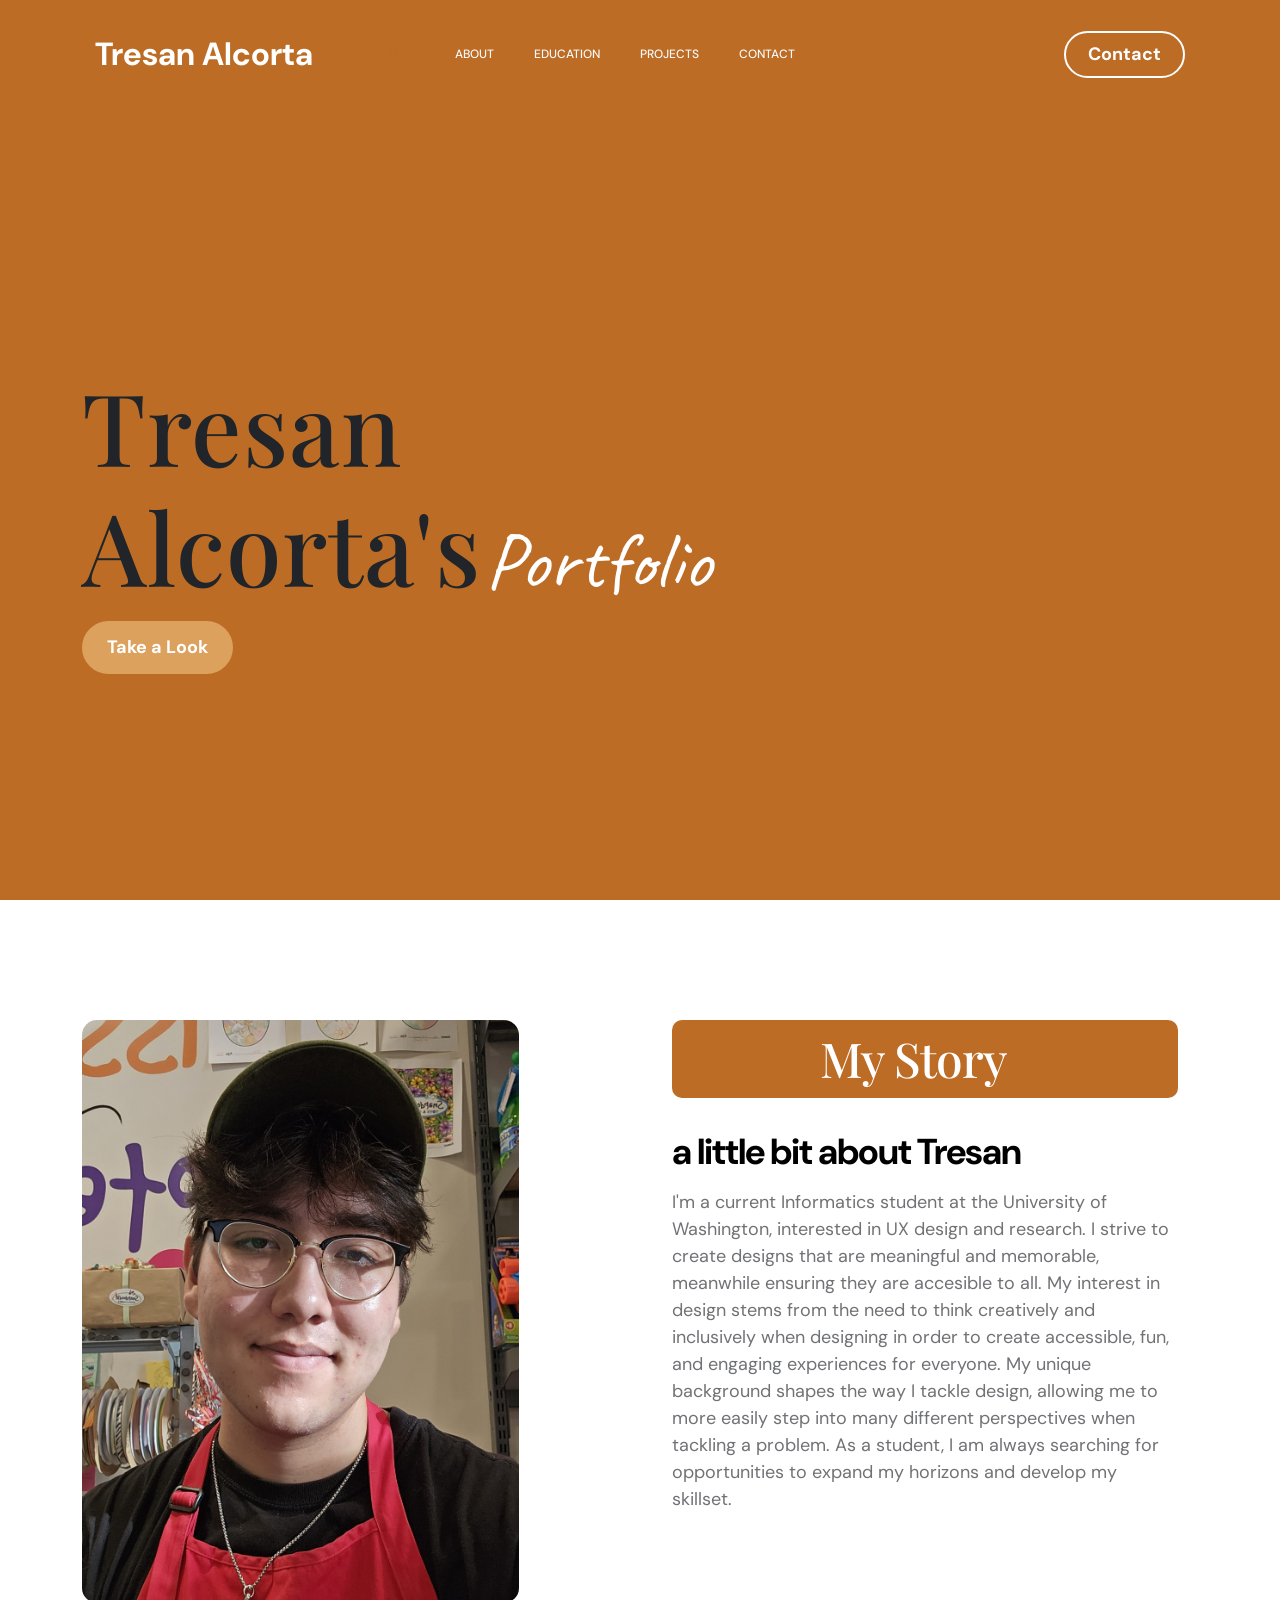
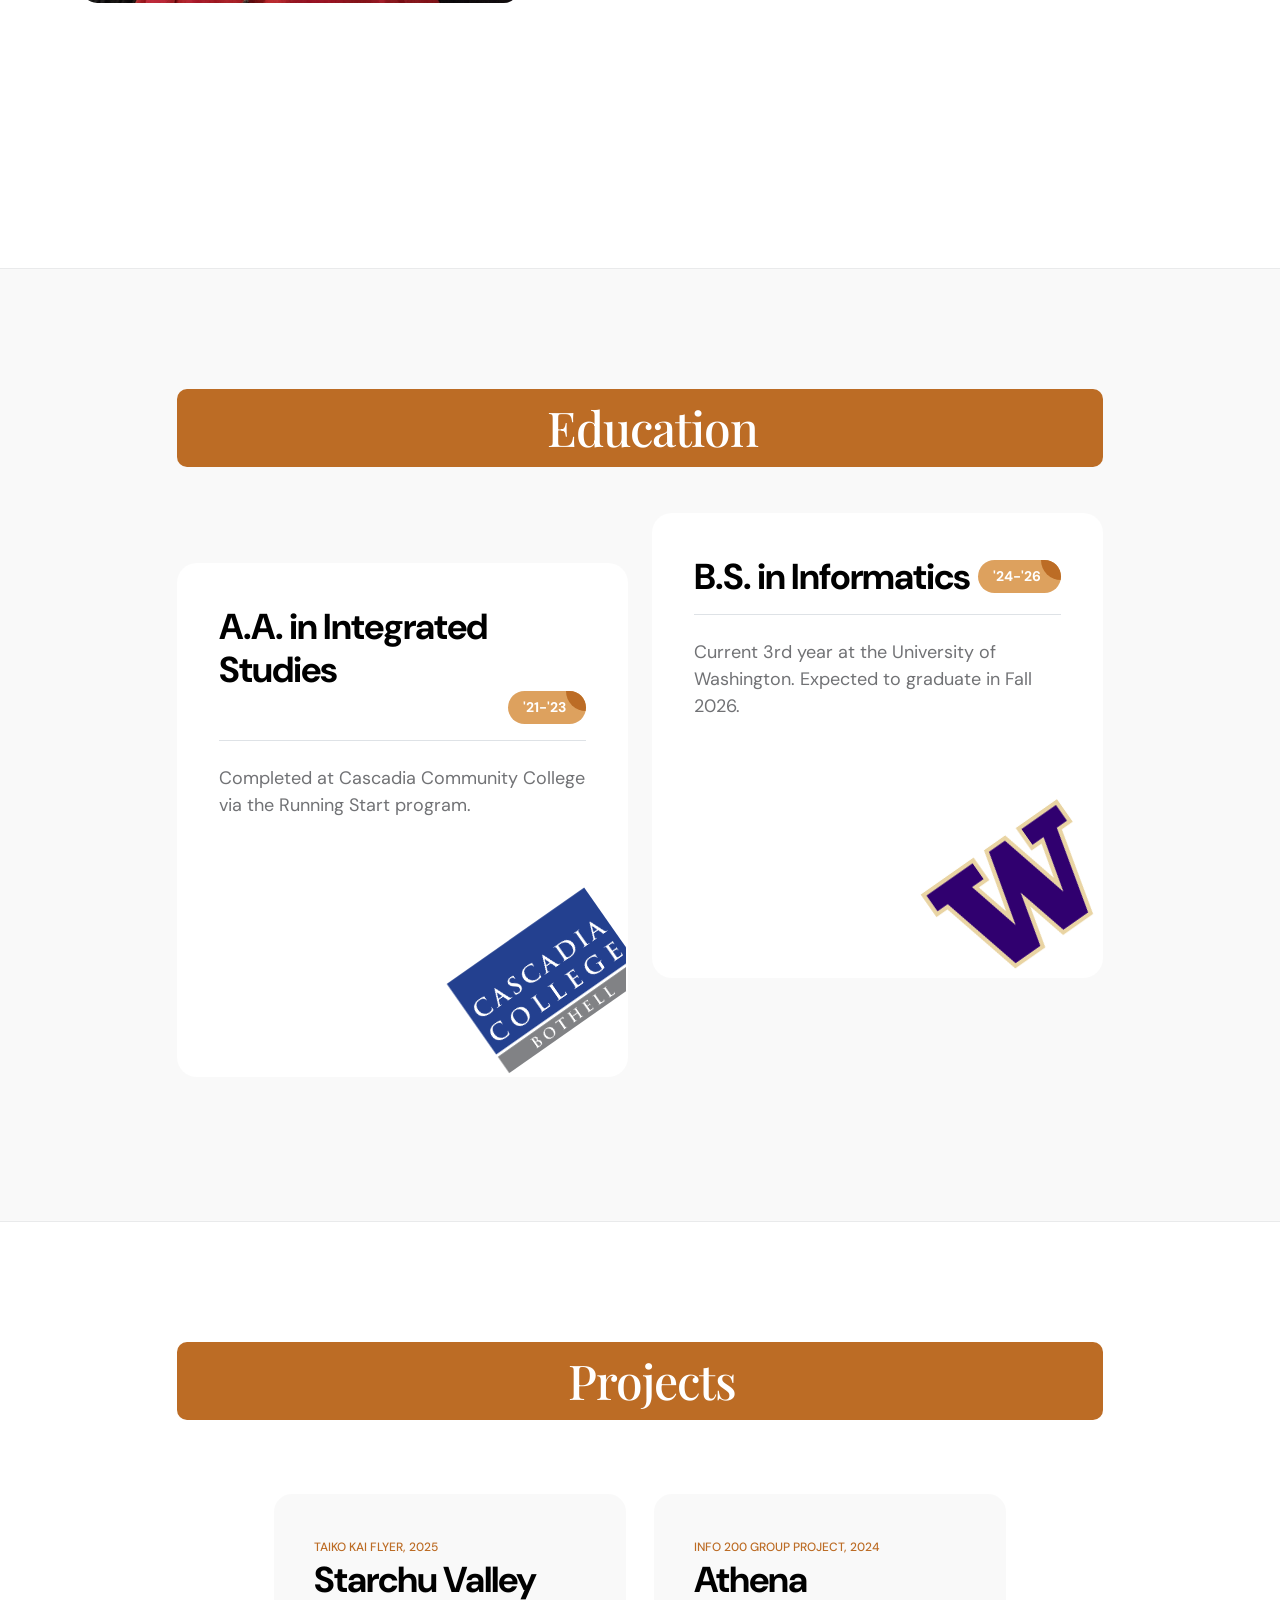
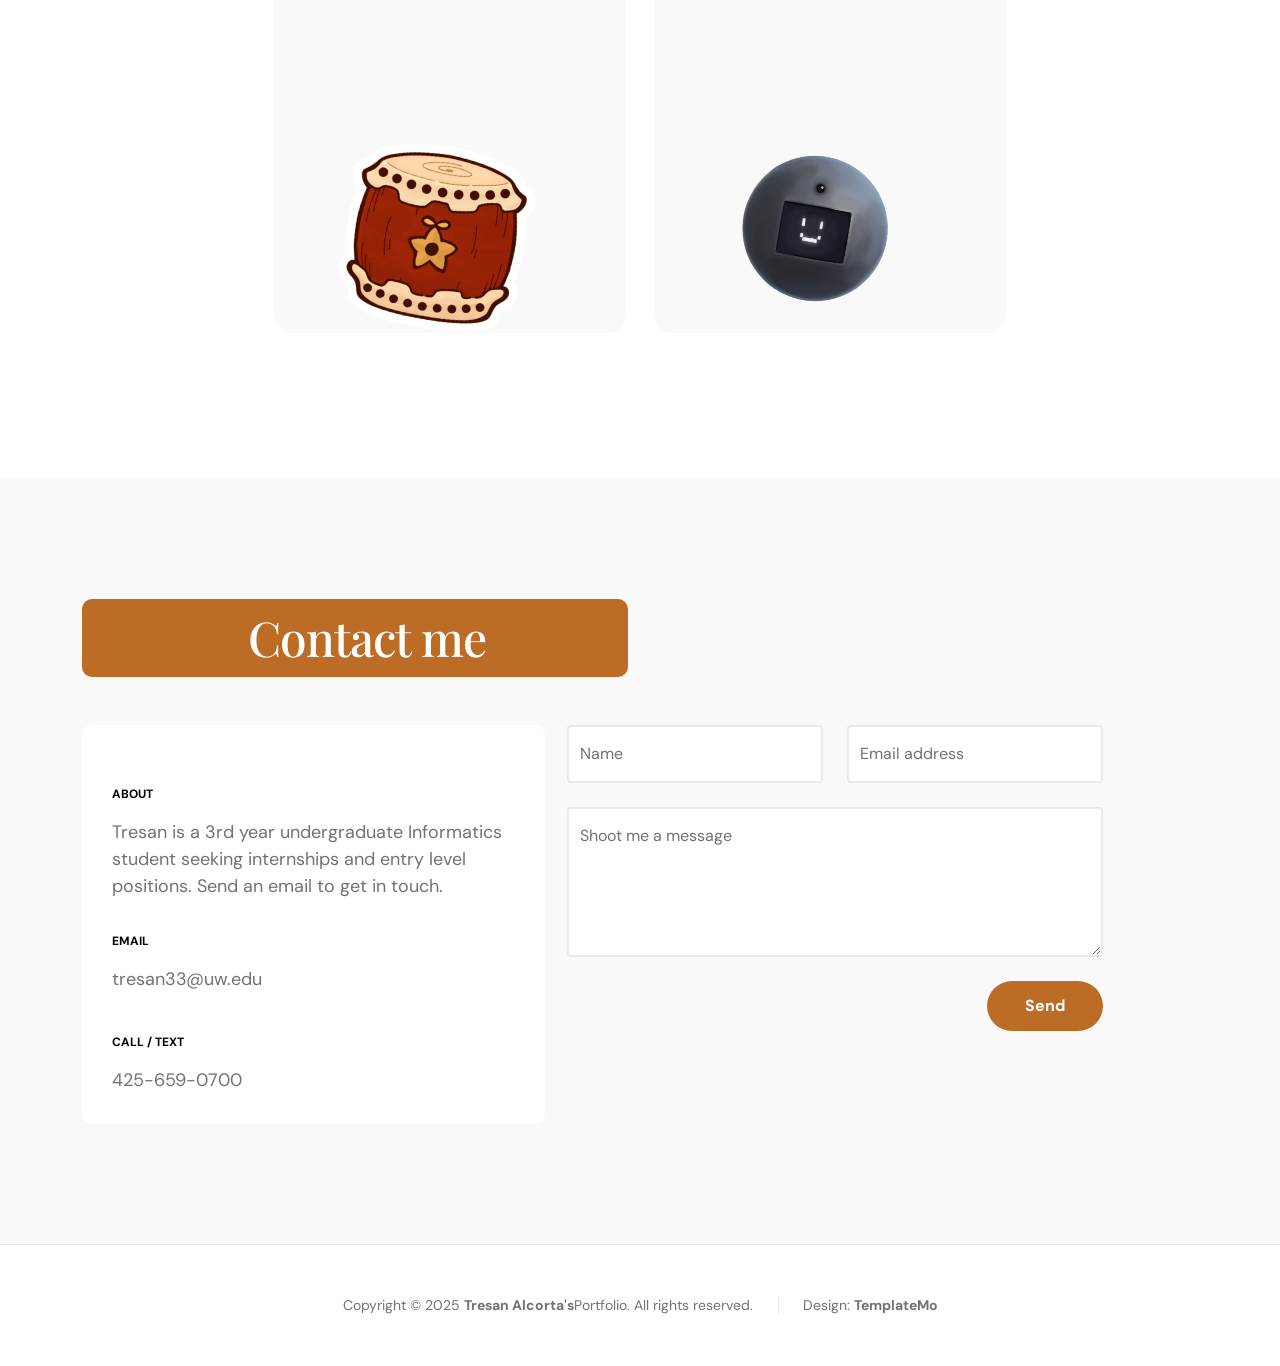
==== index.html @ 5bb25557 "i think im done? for now" ====
<!doctype html>
<html lang="en">
    <head>
        <meta charset="utf-8">
        <meta name="viewport" content="width=device-width, initial-scale=1">

        <meta name="description" content="Portfolio website showcasing work done by Tresan Alcorta">
        <meta name="author" content="Tresan Alcorta">

        <title>Tresan Alcorta's Portfolio</title>

        <!-- CSS FILES -->
        <link rel="preconnect" href="https://fonts.googleapis.com">
        
        <link rel="preconnect" href="https://fonts.gstatic.com" crossorigin>
        
        <link href="https://fonts.googleapis.com/css2?family=DM+Sans:wght@400;500;700&display=swap" rel="stylesheet">

        <link href="css/bootstrap.min.css" rel="stylesheet">

        <link href="css/bootstrap-icons.css" rel="stylesheet">

        <link href="css/magnific-popup.css" rel="stylesheet">

        <link href="css/templatemo-first-portfolio-style.css" rel="stylesheet">

        <link href="https://fonts.googleapis.com/css2?family=Playfair+Display:ital,wght@0,400..900;1,400..900&display=swap" rel="stylesheet">

        <link href="https://fonts.googleapis.com/css2?family=Caveat:wght@400..700&display=swap" rel="stylesheet">
        
    </head>
    
    <body>

        <section class="preloader">
            <div class="spinner">
                <span class="spinner-rotate"></span>    
            </div>
        </section>

        <nav class="navbar navbar-expand-lg">
            <div class="container">

                <button class="navbar-toggler" type="button" data-bs-toggle="collapse" data-bs-target="#navbarNav" aria-controls="navbarNav" aria-expanded="false" aria-label="Toggle navigation">
                    <span class="navbar-toggler-icon"></span>
                </button>

                <!-- <a href="index.html" class="navbar-brand mx-auto mx-lg-0">Tresan Alcorta</a> -->

                <div class="d-flex align-items-center d-lg-none">
                    <i class="navbar-icon bi-telephone-plus me-3"></i>
                    <a class="custom-btn btn" href="#section_5">
                        425-659-0700
                    </a>
                </div>

                <div class="collapse navbar-collapse" id="navbarNav">
                    <a href="index.html" class="navbar-brand mx-auto mx-lg-0">Tresan Alcorta</a>
                    <ul class="navbar-nav ms-lg-5">
                        <li class="nav-item">
                            <a class="nav-link click-scroll" href="#section_1">Home</a>
                        </li>

                        <li class="nav-item">
                            <a class="nav-link click-scroll" href="#section_2">About</a> 
                        </li>

                        <li class="nav-item">
                            <a class="nav-link click-scroll" href="#section_3">Education</a>
                        </li>

                        <li class="nav-item">
                            <a class="nav-link click-scroll" href="#section_4">Projects</a>
                        </li>

                        <li class="nav-item">
                            <a class="nav-link click-scroll" href="#section_5">Contact</a>
                        </li>
                    </ul>

                    <div class="d-lg-flex align-items-center d-none ms-auto">
                        <!-- <i class="navbar-icon bi-telephone-plus me-3"></i> -->
                        <a class="custom-btn btn" href="#section_5">
                            Contact
                        </a>
                    </div>
                </div>

            </div>
        </nav>

        <main>

            <section class="hero d-flex justify-content-center align-items-center" id="section_1">
                <div class="container">
                    <div class="row">

                        <div class="col-lg-7 col-12">
                            <div class="hero-text">
                                <div class="hero-title-wrap d-flex align-items-center mb-4">

                                </div>

                                <h1 class="playfair-hero">Tresan Alcorta's</h1>
                                <p class="caveat">Portfolio</p>
                                <p class="mb-4"><a class="custom-btn btn custom-link" href="#section_2">Take a Look</a></p>
                            </div>
                        </div>

                        <!-- <div class="col-lg-5 col-12 justify-content-center">
                            <div class="hero-image-wrap"></div>
                            <img src="" class="hero-image img-fluid" alt="">
                        </div> -->

                    </div>
                </div>

                <!-- <svg xmlns="http://www.w3.org/2000/svg" viewBox="0 0 1440 320"><path fill="#535da1" fill-opacity="1" d="M0,160L24,160C48,160,96,160,144,138.7C192,117,240,75,288,64C336,53,384,75,432,106.7C480,139,528,181,576,208C624,235,672,245,720,240C768,235,816,213,864,186.7C912,160,960,128,1008,133.3C1056,139,1104,181,1152,202.7C1200,224,1248,224,1296,197.3C1344,171,1392,117,1416,90.7L1440,64L1440,0L1416,0C1392,0,1344,0,1296,0C1248,0,1200,0,1152,0C1104,0,1056,0,1008,0C960,0,912,0,864,0C816,0,768,0,720,0C672,0,624,0,576,0C528,0,480,0,432,0C384,0,336,0,288,0C240,0,192,0,144,0C96,0,48,0,24,0L0,0Z"></path></svg> -->
            </section>


            <section class="about section-padding" id="section_2">
                <div class="container">
                    <div class="row">

                        <div class="col-lg-6 col-12">
                            <img src="images/profilephoto.jpg" class="about-image img-fluid" alt="">
                        </div>

                        <div class="col-lg-6 col-12 mt-5 mt-lg-0">
                            <div class="about-thumb">

                                <div class="section-title-wrap d-flex justify-content-center align-items-center mb-4">
                                    <h2 class="text-white me-4 mb-0 playfair-header float-center">My Story</h2>

                                    <!-- <img src="images/profilephotoround.png" class="avatar-image img-fluid" alt=""> -->
                                </div>

                                <h3 class="pt-2 mb-3">a little bit about Tresan</h3>

                                <p>I'm a current Informatics student at the University of Washington, interested in UX design and research. I strive to create designs that are meaningful and memorable, meanwhile ensuring they are accesible to all. My interest in design stems from the need to think creatively and inclusively when designing in order to create accessible, fun, and engaging experiences for everyone. My unique background shapes the way I tackle design, allowing me to more easily step into many different perspectives when tackling a problem. As a student, I am always searching for opportunities to expand my horizons and develop my skillset.</p>

                                <p></p>
                            </div>
                        </div>

                    </div>
                </div>
            </section>

            <!-- <section class="featured section-padding">
                <div class="container">
                    <div class="row">

                        <div class="col-lg-6 col-12">
                            <div class="profile-thumb">
                                <div class="profile-title">
                                    <h4 class="mb-0">Information</h4>
                                </div>

                                <div class="profile-body">
                                    <p>
                                        <span class="profile-small-title">Name</span> 
                                        <span>Tresan Alcorta</span>
                                    </p>

                                    <p>
                                        <span class="profile-small-title">Birthday</span> 
                                        <span>May 4, 2005</span>
                                    </p>

                                    <p>
                                        <span class="profile-small-title">Phone</span> 
                                         <span><a href="tel: 305-240-9671">425-659-0700</a></span>
                                    </p>

                                    <p>
                                        <span class="profile-small-title">Email</span> 
                                        <span><a href="mailto:hello@josh.design">tresan33@uw.edu</a></span>
                                    </p>
                                </div>
                            </div>
                        </div> -->

                        <!-- <div class="col-lg-6 col-12 mt-5 mt-lg-0">
                            <div class="about-thumb">
                                <div class="row">
                                    <div class="col-lg-6 col-6 featured-border-bottom py-2">
                                        <strong class="featured-numbers">20+</strong>

                                        <p class="featured-text">Years of Experiences</p>
                                    </div>

                                    <div class="col-lg-6 col-6 featured-border-start featured-border-bottom ps-5 py-2">
                                        <strong class="featured-numbers">245</strong>

                                        <p class="featured-text">Happy Customers</p>
                                    </div>

                                    <div class="col-lg-6 col-6 pt-4">
                                        <strong class="featured-numbers">640</strong>

                                        <p class="featured-text">Project Finished</p>
                                    </div>

                                    <div class="col-lg-6 col-6 featured-border-start ps-5 pt-4">
                                        <strong class="featured-numbers">72+</strong>

                                        <p class="featured-text">Digital Awards</p>
                                    </div>
                                </div>
                            </div>
                        </div>

                    </div>
                </div>
            </section> -->


            <!-- <section class="clients section-padding">
                <div class="container">
                    <div class="row align-items-center">

                        <div class="col-lg-12 col-12">
                            <h3 class="text-center mb-5">Companies I've had worked</h3>
                        </div>

                        <div class="col-lg-2 col-4 ms-auto clients-item-height">
                            <img src="images/clients/cachet.svg" class="clients-image img-fluid" alt="">
                        </div>

                        <div class="col-lg-2 col-4 clients-item-height">
                            <img src="images/clients/guitar-center.svg" class="clients-image img-fluid" alt="">
                        </div>

                        <div class="col-lg-2 col-4 clients-item-height">
                            <img src="images/clients/tokico.svg" class="clients-image img-fluid" alt="">
                        </div>

                        <div class="col-lg-2 col-4 clients-item-height">
                            <img src="images/clients/shopify.svg" class="clients-image img-fluid" alt="">
                        </div>

                        <div class="col-lg-2 col-4 me-auto clients-item-height">
                            <img src="images/clients/profil-rejser.svg" class="clients-image img-fluid" alt="">
                        </div>

                    </div>
                </div>
            </section> -->


            <section class="services section-padding" id="section_3">
                <div class="container">
                    <div class="row">

                        <div class="col-lg-10 col-12 mx-auto">
                            <div class="section-title-wrap d-flex justify-content-center align-items-center mb-5">
                                <h2 class="text-white ms-4 mb-0 playfair-header">Education</h2>
                            </div>

                            <div class="row pt-lg-5">
                                <div class="col-lg-6 col-12">
                                    <div class="services-thumb">
                                        <div class="d-flex flex-wrap align-items-center border-bottom mb-4 pb-3">
                                            <h3 class="mb-0">A.A. in Integrated Studies</h3>

                                            <div class="services-price-wrap ms-auto">
                                                <p class="services-price-text mb-0">'21-'23</p>
                                                <div class="services-price-overlay"></div>
                                            </div>
                                        </div>

                                        <p>Completed at Cascadia Community College via the Running Start program.</p>

                                        <div class="services-icon-wrap d-flex justify-content-center align-items-center">
                                            <img class="school-logo" src="images/Cascadia_Logo.png" class="img-fluid img-responsive" />

                                        </div>
                                    </div>
                                </div>

                                <div class="col-lg-6 col-12">
                                    <div class="services-thumb services-thumb-up">
                                        <div class="d-flex flex-wrap align-items-center border-bottom mb-4 pb-3">
                                            <h3 class="mb-0">B.S. in Informatics</h3>

                                            <div class="services-price-wrap ms-auto">
                                                <p class="services-price-text mb-0">'24-'26</p>
                                                <div class="services-price-overlay"></div>
                                            </div>
                                        </div>

                                        <p>Current 3rd year at the University of Washington. Expected to graduate in Fall 2026.</p>

                                        <div class="services-icon-wrap d-flex justify-content-center align-items-center">
                                             <img class="school-logo" src="images/Washington_Huskies_logo.svg.png" class="img-fluid img-responsive" />
                                        </div>
                                    </div>
                                </div>
                            </div>
                        </div>
                    </div>
                </div>
            </section>


            <section class="projects section-padding" id="section_4">
                <div class="container">
                    <div class="row justify-content-center">

                        <div class="col-lg-10 col-12 mx-auto">
                            <div class="section-title-wrap d-flex justify-content-center align-items-center mb-5">
                                <h2 class="text-white ms-4 mb-0 playfair-header">Projects</h2>
                            </div>
                        </div>

                        <div class="clearfix"></div>

                        <div class="col-lg-4 col-md-6 col-12">
                            <div class="projects-thumb">
                                <div class="projects-info">
                                    <small class="projects-tag">Taiko Kai Flyer, 2025</small>

                                    <h3 class="projects-title">Starchu Valley</h3>
                                </div>

                                <a href="starchu.html">
                                    <img src="images/chu.png" class="projects-image img-fluid" alt="">
                                </a>
                            </div>
                        </div>

                        <div class="col-lg-4 col-md-6 col-12">
                            <div class="projects-thumb">
                                <div class="projects-info">
                                    <small class="projects-tag">INFO 200 Group Project, 2024</small>

                                    <h3 class="projects-title">Athena</h3>
                                </div>

                                <a href="athena.html">
                                    <img src="images/projects/athenadrone.png" class="projects-image img-fluid" alt="">
                                </a>
                            </div>
                        </div>

                        <!-- <div class="col-lg-4 col-md-6 col-12">
                            <div class="projects-thumb">
                                <div class="projects-info">
                                    <small class="projects-tag"></small>

                                    <h3 class="projects-title">Polo</h3>
                                </div>

                                <a href="images/projects/true-agency-9Bjog5FZ-oc-unsplash.jpg" class="popup-image">
                                    <img src="images/projects/true-agency-9Bjog5FZ-oc-unsplash.jpg" class="projects-image img-fluid" alt="">
                                </a>
                            </div>
                        </div> -->

                    </div>
                </div>
            </section>

            <section class="contact section-padding" id="section_5">
                    <div class="container">
                        <div class="row">

                            <div class="col-lg-6 col-md-8 col-12">
                                <div class="section-title-wrap d-flex justify-content-center align-items-center mb-5">
                                    <h2 class="text-white ms-4 mb-0 playfair-header">Contact me</h2>
                                </div>
                            </div>

                            <div class="clearfix"></div>

                            <div class="col-lg-5 col-md-6 col-12 pe-lg-0">
                                <div class="contact-info d-flex flex-column">
                                    <strong class="site-footer-title d-block mb-3">About</strong>

                                    <p class="mb-2">
                                        Tresan is a 3rd year undergraduate Informatics student seeking internships and entry level positions. Send an email to get in touch.
                              </p>

                                    <strong class="site-footer-title d-block mt-4 mb-3">Email</strong>

                                    <p>
                                        <a href="mailto:tresan33@uw.edu">
                                            tresan33@uw.edu
                                        </a>
                                    </p>

                                    <strong class="site-footer-title d-block mt-4 mb-3">Call / Text</strong>

                                    <p class="mb-0">
                                        <a href="tel: 425-659-0700">
                                            425-659-0700
                                        </a>
                                    </p>

                                </div>
                            </div>



                            <div class="col-lg-6 col-12 mt-5 mt-lg-0">
                                <form action="#" method="get" class="custom-form contact-form" role="form">
                                    <div class="row">
                                        <div class="col-lg-6 col-md-6 col-12">
                                            <div class="form-floating">
                                                <input type="text" name="name" id="name" class="form-control" placeholder="Name" required="">
                                                
                                                <label for="floatingInput">Name</label>
                                            </div>
                                        </div>

                                        <div class="col-lg-6 col-md-6 col-12"> 
                                            <div class="form-floating">
                                                <input type="email" name="email" id="email" pattern="[^ @]*@[^ @]*" class="form-control" placeholder="Email address" required="">
                                                
                                                <label for="floatingInput">Email address</label>
                                            </div>
                                        </div>

                                        <!-- <div class="col-lg-3 col-md-6 col-6">
                                            <div class="form-check form-check-inline">
                                                <input name="website" type="checkbox" class="form-check-input" id="inlineCheckbox1" value="1">

                                                <label class="form-check-label" for="inlineCheckbox1">
                                                    <i class="bi-globe form-check-icon"></i>
                                                    <span class="form-check-label-text">Websites</span>
                                                </label>
                                          </div>
                                        </div>

                                        <div class="col-lg-3 col-md-6 col-6">
                                            <div class="form-check form-check-inline">
                                                <input name="branding" type="checkbox" class="form-check-input" id="inlineCheckbox2" value="1">

                                                <label class="form-check-label" for="inlineCheckbox2">
                                                    <i class="bi-lightbulb form-check-icon"></i>
                                                    <span class="form-check-label-text">Branding</span>
                                                </label>
                                            </div>
                                        </div>

                                        <div class="col-lg-3 col-md-6 col-6">
                                            <div class="form-check form-check-inline">
                                                <input name="ecommerce" type="checkbox" class="form-check-input" id="inlineCheckbox3" value="1">

                                                <label class="form-check-label" for="inlineCheckbox3">
                                                    <i class="bi-phone form-check-icon"></i>
                                                    <span class="form-check-label-text">Ecommerce</span>
                                                </label>
                                            </div>
                                        </div>

                                        <div class="col-lg-3 col-md-6 col-6">
                                            <div class="form-check form-check-inline me-0">
                                                <input name="seo" type="checkbox" class="form-check-input" id="inlineCheckbox4" value="1">

                                                <label class="form-check-label" for="inlineCheckbox4">
                                                    <i class="bi-google form-check-icon"></i>
                                                    <span class="form-check-label-text">SEO</span>
                                                </label>
                                            </div>
                                        </div> -->

                                        <div class="col-lg-12 col-12">
                                            <div class="form-floating">
                                                <textarea class="form-control" id="message" name="message" placeholder="Shoot me a message"></textarea>
                                                
                                                <label for="floatingTextarea">Shoot me a message</label>
                                            </div>
                                        </div>

                                        <div class="col-lg-3 col-12 ms-auto">
                                            <button type="submit" class="form-control">Send</button>
                                        </div>

                                    </div>
                                </form>
                            </div>

                        </div>
                    </div>
                </div>
            </section>

        </main>

        <footer class="site-footer">
            <div class="container">
                <div class="row">

                    <div class="col-lg-12 col-12">
                        <div class="copyright-text-wrap">
                            <p class="mb-0">
                                <span class="copyright-text">Copyright © 2025 <a href="#">Tresan Alcorta's</a>Portfolio.  All rights reserved.</span>
                                Design: 
                                <a rel="sponsored" href="https://templatemo.com" target="_blank">TemplateMo</a>
                            </p>
                        </div>
                    </div>

                </div>
            </div>
        </footer>

        <!-- JAVASCRIPT FILES -->
        <script src="js/jquery.min.js"></script>
        <script src="js/bootstrap.min.js"></script>
        <script src="js/jquery.sticky.js"></script>
        <script src="js/click-scroll.js"></script>
        <script src="js/jquery.magnific-popup.min.js"></script>
        <script src="js/magnific-popup-options.js"></script>
        <script src="js/custom.js"></script>

    </body>
</html>
---- css/templatemo-first-portfolio-style.css ----
/*

TemplateMo 578 First Portfolio

https://templatemo.com/tm-578-first-portfolio

*/


/*---------------------------------------
  CUSTOM PROPERTIES ( VARIABLES )             
-----------------------------------------*/
:root {
  --white-color:                  #ffffff;
  --primary-color:                #dda15e;
  --secondary-color:              #bc6c25;
  --section-bg-color:             #f9f9f9;
  --dark-color:                   #000000;
  --p-color:                      #717275;
  --border-color:                 #e9eaeb;
  --featured-border-color:        #606c38;

  --body-font-family:             'DM Sans', sans-serif;

  --h1-font-size:                 62px;
  --h2-font-size:                 48px;
  --h3-font-size:                 36px;
  --h4-font-size:                 32px;
  --h5-font-size:                 24px;
  --h6-font-size:                 22px;
  --p-font-size:                  18px;
  --menu-font-size:               12px;
  --copyright-font-size:          14px;

  --border-radius-large:          100px;
  --border-radius-medium:         20px;
  --border-radius-small:          10px;

  --font-weight-normal:           400;
  --font-weight-medium:           500;
  --font-weight-bold:             700;
}

#section_1 {
  width: 100vw;
  height: 100vh;
}

.section_1-1 {
  height: 50vh;
}

.project-img {
  height: 80vh;
}

.playfair-hero {
  font-family: "Playfair Display", serif;
  font-optical-sizing: auto;
  font-weight: 500;
  font-style: normal;
  font-size: 100px;
  display: inline;
}

.playfair-header {
  font-family: "Playfair Display", serif;
  font-optical-sizing: auto;
  font-weight: 500;
  font-style: normal;
}

.caveat {
  font-family: "Caveat", cursive;
  font-optical-sizing: auto;
  font-weight: 400;
  font-style: normal;
  color: var(--white-color);
  font-size: 80px;
  padding: 0rem;
  display: inline;
}

.starchu {
  width: 75%;
  height: 75%;
  display: flex;
  padding-top: 10rem;
}

body {
    background: var(--white-color);
    font-family: var(--body-font-family); 
}

#section_1 {
  background-color: 606c38;
}

.about-image {
  border-radius: 15px;
  height: 80%;
}

.hero-col {
  width: 100px;
}
/*---------------------------------------
  TYPOGRAPHY               
-----------------------------------------*/

h2,
h3,
h4,
h5,
h6 {
  color: var(--dark-color);
}

h1,
h2,
h3,
h4,
h5,
h6 {
  font-weight: var(--font-weight-bold);
  letter-spacing: -1px;
}

h1 {
  font-size: var(--h1-font-size);
  letter-spacing: 1px;
}

h2 {
  font-size: var(--h2-font-size);
  color: var(--secondary-color);
  
}

h3 {
  font-size: var(--h3-font-size);
}

h4 {
  font-size: var(--h4-font-size);
}

h5 {
  font-size: var(--h5-font-size);
  line-height: normal;
}

h6 {
  font-size: var(--h6-font-size);
}

p {
  color: var(--p-color);
  font-size: var(--p-font-size);
  font-weight: var(--font-weight-normal);
}

ul li {
  color: var(--p-color);
  font-size: var(--p-font-size);
  font-weight: var(--font-weight-normal);
}

a, 
button {
  touch-action: manipulation;
  transition: all 0.3s;
}

a {
  color: var(--p-color);
  text-decoration: none;
}

a:hover {
  color: var(--secondary-color);
}

::selection {
  background: var(--secondary-color);
  color: var(--white-color);
}

::-moz-selection {
  background: var(--secondary-color);
  color: var(--white-color);
}

.section-padding {
  padding-top: 120px;
  padding-bottom: 120px;
}

b,
strong {
  font-weight: var(--font-weight-bold);
}

.section-title-wrap {
  background: var(--secondary-color);
  border-radius: var(--border-radius-small);
  padding: 10px 30px;
}


/*---------------------------------------
  AVATAR IMAGE               
-----------------------------------------*/
.avatar-image {
  border-radius: var(--border-radius-large);
  width: 160px;
  height: 160px;
  object-fit: cover;
}

.avatar-image-large {
  width: 90.4px;
  height: 90.4px;
}


/*---------------------------------------
  PRE LOADER               
-----------------------------------------*/
.preloader {
  position: fixed;
  top: 0;
  left: 0;
  width: 100%;
  height: 100%;
  z-index: 99999;
  display: flex;
  flex-flow: row nowrap;
  justify-content: center;
  align-items: center;
  background: none repeat scroll 0 0 var(--white-color);
}

.spinner {
  border: 1px solid transparent;
  border-radius: var(--border-radius-small);
  position: relative;
}

.spinner:before {
  content: '';
  box-sizing: border-box;
  position: absolute;
  top: 50%;
  left: 50%;
  width: 45px;
  height: 45px;
  margin-top: -10px;
  margin-left: -10px;
  border-radius: 50%;
  border: 1px solid var(--border-color);
  border-top-color: var(--white-color);
  animation: spinner .9s linear infinite;
}

@-webkit-@keyframes spinner {
  to {transform: rotate(360deg);
  }
}

@keyframes spinner {
  to {transform: rotate(360deg);}
}


/*---------------------------------------
  CUSTOM ICON               
-----------------------------------------*/
.navbar-icon {
  background: var(--white-color);
  border-radius: var(--border-radius-large);
  color: var(--dark-color);
  width: 47px;
  height: 47px;
  line-height: 47px;
  text-align: center;
}

.is-sticky .navbar-icon {
  background: var(--secondary-color);
  color: var(--white-color);
}

.form-check-icon {
  color: var(--secondary-color);
}


/*---------------------------------------
  CUSTOM BUTTON               
-----------------------------------------*/
.custom-btn,
.navbar .custom-btn {
  font-size: var(--p-font-size);
  font-weight: var(--font-weight-bold);
}

.navbar .custom-btn {
  background: transparent;
  border-width: 2px;
  border-style: solid;
  border-color: var(--white-color);
  color: var(--white-color);
  padding: 8px 22px;
}

.navbar .custom-btn:hover {
  background: var(--white-color);
  border-color: transparent;
  color: var(--secondary-color);
}

.custom-btn {
  background: var(--secondary-color);
  border-radius: var(--border-radius-large);
  color: var(--white-color);
  font-weight: var(--font-weight-bold);
  padding: 12px 24px;
}

.custom-arrow-btn {
  width: 60px;
  background: var(--secondary-color);
  border-radius: 25%;
  color: var(--white-color);
  font-weight: var(--font-weight-bold);
}

.custom-arrow-btn:hover {
  background: var(--primary-color);
  box-shadow: 0 1rem 3rem rgba(0,0,0,.175);
  color: var(--white-color);
}

.custom-btn:hover {
  background: var(--primary-color);
  box-shadow: 0 1rem 3rem rgba(0,0,0,.175);
  color: var(--white-color);
}

.custom-border-btn {
  background: transparent;
  border: 2px solid var(--border-color);
  color: var(--p-color);
}

.custom-border-btn:hover {
  background: var(--secondary-color);
  border-color: var(--secondary-color);
  color: var(--white-color);
}

.custom-link {
	background-color: var(--primary-color);
}

.custom-link:hover {
	background-color: var(--secondary-color);
}


/*---------------------------------------
  NAVIGATION              
-----------------------------------------*/
.sticky-wrapper {
  position: relative;
  z-index: 222;
  height: auto !important;
}

.is-sticky,
.is-sticky .navbar .container {
  background: var(--white-color);
  box-shadow: 0 1rem 3rem rgb(0 0 0 / 18%);
}

.is-sticky .navbar-brand,
.is-sticky .navbar-brand:hover {
  color: var(--dark-color);
}

.is-sticky .navbar-nav .nav-link {
  color: var(--p-color);
}

.is-sticky .navbar .custom-btn {
  border-color: var(--secondary-color);
  color: var(--secondary-color);
}

.is-sticky .navbar .custom-btn:hover {
  background: var(--secondary-color);
  color: var(--white-color);
}

.navbar {
  background: transparent;
  position: absolute;
  z-index: 9;
  right: 0;
  left: 0;
  transition: all 0.3s;
  padding-top: 15px;
  padding-bottom: 0;
}

.navbar .container {
  border-radius: var(--border-radius-small);
  padding: 10px 25px;
}

.navbar-brand {
  font-size: var(--h4-font-size);
  font-weight: var(--font-weight-bold);
}

.navbar-brand,
.navbar-brand:hover {
  color: var(--white-color);
}

.navbar-expand-lg .navbar-nav .nav-link {
  padding-right: 0;
  padding-left: 0;
  margin-right: 20px;
  margin-left: 20px;
}

.navbar-nav .nav-link {
  display: inline-block;
  color: var(--section-bg-color);
  font-size: var(--menu-font-size);
  font-weight: var(--font-weight-medium);
  text-transform: uppercase;
  position: relative;
  padding-top: 15px;
  padding-bottom: 15px;
}

.navbar-nav .nav-link::after {
  content: "";
  background: transparent;
  position: absolute;
  bottom: 6px;
  right: 0;
  left: 0;
  width: 100%;
  height: 2px;
}

.navbar-nav .nav-link.active::after, 
.navbar-nav .nav-link:hover::after {
  background: var(--secondary-color);
}

.navbar-nav .nav-link.active, 
.navbar-nav .nav-link:hover {
  color: var(--secondary-color);
}

.navbar-toggler {
  border: 0;
  padding: 0;
  cursor: pointer;
  margin: 0;
  width: 30px;
  height: 35px;
  outline: none;
}

.navbar-toggler:focus {
  outline: none;
  box-shadow: none;
}

.navbar-toggler[aria-expanded="true"] .navbar-toggler-icon {
  background: transparent;
}

.navbar-toggler[aria-expanded="true"] .navbar-toggler-icon:before,
.navbar-toggler[aria-expanded="true"] .navbar-toggler-icon:after {
  transition: top 300ms 50ms ease, -webkit-transform 300ms 350ms ease;
  transition: top 300ms 50ms ease, transform 300ms 350ms ease;
  transition: top 300ms 50ms ease, transform 300ms 350ms ease, -webkit-transform 300ms 350ms ease;
  top: 0;
}

.navbar-toggler[aria-expanded="true"] .navbar-toggler-icon:before {
  transform: rotate(45deg);
}

.navbar-toggler[aria-expanded="true"] .navbar-toggler-icon:after {
  transform: rotate(-45deg);
}

.navbar-toggler .navbar-toggler-icon {
  background: var(--white-color);
  transition: background 10ms 300ms ease;
  display: block;
  width: 30px;
  height: 2px;
  position: relative;
}

.navbar-toggler .navbar-toggler-icon:before,
.navbar-toggler .navbar-toggler-icon:after {
  transition: top 300ms 350ms ease, -webkit-transform 300ms 50ms ease;
  transition: top 300ms 350ms ease, transform 300ms 50ms ease;
  transition: top 300ms 350ms ease, transform 300ms 50ms ease, -webkit-transform 300ms 50ms ease;
  position: absolute;
  right: 0;
  left: 0;
  background: var(--white-color);
  width: 30px;
  height: 2px;
  content: '';
}

.navbar-toggler .navbar-toggler-icon::before {
  top: -8px;
}

.navbar-toggler .navbar-toggler-icon::after {
  top: 8px;
}


/*---------------------------------------
  HERO              
-----------------------------------------*/
.hero {
  background: var(--secondary-color);
  position: relative;
  overflow: hidden;
  padding-top: 330px;
  padding-bottom: 330px;
  width: 100vw;
  height: 100vh;
}

@media  screen and (min-width: 991px) {
  .hero {
    height: 60vh;
  }
}

.hero-title,
.hero h2 {
  background: var(--white-color);
  box-shadow: 0 1rem 3rem rgba(0,0,0,.175);
  border-radius: var(--border-radius-large);
  display: inline-block;
  padding: 8px 24px;
}

.hero-title {
	font-size: 44px;
}

.hero h2 {
	font-size: 38px;
}

.hero-text {
  position: relative;
  z-index: 22;
  top: 70px;
}

.hero-image-wrap {
  background: var(--white-color);
  border-radius: 100%;
  width: 350px;
  height: 350px;
  position: absolute;
  z-index: 22;
  top: -50px;
  right: 0;
  left: 0;
  margin: auto;
  pointer-events: none;
}

.hero-image {
  position: absolute;
  z-index: 22;
  top: 0;
  min-width: 550px;
}

.hero svg {
  position: absolute;
  z-index: 2;
  bottom: 0;
  right: 0;
  left: 0;
  overflow: hidden;
  height: 100%;
  pointer-events: none;
}

.school-logo {
  width: 75%;
}


/*---------------------------------------
  ABOUT              
-----------------------------------------*/
.profile-thumb {
  border: 1px solid var(--border-color);
  border-radius: var(--border-radius-medium);
  position: relative;
  overflow: hidden;
}

.profile-title {
  border-bottom: 1px solid var(--border-color);
  padding: 15px 30px;
}

.profile-small-title {
  border-right: 1px solid var(--border-color);
  color: var(--secondary-color);
  font-weight: var(--font-weight-bold);
  min-width: 140px;
  margin-right: 10px;
  padding: 13px 30px;
  display: inline-block;
}

.profile-body p {
  margin-bottom: 0;
}

.profile-body p:nth-of-type(even) {
  background: var(--white-color);
}

.about-age {
  border-radius: var(--border-radius-medium);
}

.about-thumb {
  padding-right: 20px;
  padding-left: 20px;
}


/*---------------------------------------
  FEATURED              
-----------------------------------------*/
.featured-numbers {
  font-size: var(--h1-font-size);
  line-height: normal;
  display: block;
}

.featured-text {
  color: var(--secondary-color);
}

.featured-border-bottom {
  border-bottom: 1px solid var(--border-color);
}

.featured-border-start {
  border-left: 1px solid var(--border-color);
}


/*---------------------------------------
  CLIENTS              
-----------------------------------------*/

.clients-item-height {
	height: 120px;
}

.clients-image {
  display: block;
  max-width: 100px;
  margin: auto;
  transition: all ease 0.2s;
}

.clients-image:hover {
  transform: scale(1.3);
}


/*---------------------------------------
  SERVICES              
-----------------------------------------*/
.services,
.featured {
  background: var(--section-bg-color);
  border-top: 1px solid var(--border-color);
  border-bottom: 1px solid var(--border-color);
}

.services-thumb {
  background: var(--white-color);
  border: 2px solid transparent;
  border-radius: var(--border-radius-medium);
  position: relative;
  overflow: hidden;
  margin-bottom: 24px;
  padding: 40px 40px 240px 40px;
  transition: all 0.5s;
}

.services-thumb-up {
  position: relative;
  bottom: 50px;
  margin-bottom: -50px;
}

.services-thumb:hover {
  border: 2px solid var(--secondary-color);
  box-shadow: 0 1rem 3rem rgba(0,0,0,.175);
}

.services-thumb:hover .services-icon-wrap {
  /* background: var(--secondary-color);
  border-color: var(--secondary-color); */
  /* color: var(--white-color); */
}


.services-icon-wrap {
  /* border: 1px solid var(--border-color); */
  border-radius: var(--border-radius-small);
  position: absolute;
  bottom: 0;
  right: 0;
  width: 50%;
  height: 55%;
  transform: rotate(-35deg) translateY(55px);
  transition: all ease 0.5s;
}

.services-icon {
  font-size: 90px;
  position: relative;
  bottom: 15px;
}

.services-thumb:hover .services-price-wrap {
  background: var(--secondary-color);
}

.services-thumb:hover .services-price-overlay {
  background: var(--primary-color);
}

.services-price-wrap {
  background: var(--primary-color);
  border-radius: var(--border-radius-medium);
  position: relative;
  overflow: hidden;
  padding: 6px 20px 6px 15px;
  transition: all ease 0.5s;
}

.services-price-text {
  color: var(--white-color);
  font-size: var(--copyright-font-size);
  font-weight: var(--font-weight-bold);
}

.services-price-overlay {
  background: var(--secondary-color);
  border-bottom-left-radius: 100%;
  position: absolute;
  top: 0;
  right: 0;
  width: 20px;
  height: 20px;
  pointer-events: none;
}


/*---------------------------------------
  PROJECTS              
-----------------------------------------*/
.projects-thumb {
  background: var(--section-bg-color);
  border: 2px solid var(--white-color);
  border-radius: var(--border-radius-medium);
  position: relative;
  overflow: hidden;
  margin-top: 24px;
  margin-bottom: 24px;
  padding: 40px;
  transition: all ease 0.5s;
}

.projects-thumb:hover {
  border-color: var(--secondary-color);
}

.projects-thumb:hover .projects-image,
.projects-thumb:focus .projects-image {
  transform: rotate(0) translateY(0);
}

.projects-thumb .popup-image {
  display: block;
  width: 100%;
  height: 100%;
}

.projects-image {
  border-radius: var(--border-radius-medium);
  display: block;
  width: 100%;
  transform: rotate(10deg) translateY(80px);
  transition: all ease 0.5s;
  float: left;
}

.projects-title {
  margin-bottom: 20px;
}

.projects-tag {
  font-size: var(--menu-font-size);
  font-weight: var(--font-weight-medium);
  color: var(--secondary-color);
  text-transform: uppercase;
  margin-bottom: 5px;
}


/*---------------------------------------
  CONTACT              
-----------------------------------------*/
.contact {
  background: var(--section-bg-color);
}

.contact-info {
  background: var(--white-color);
  border-radius: var(--border-radius-small);
  padding: 60px 30px 30px 30px;
  height: 100%;
}

.contact-info-border-start {
  border-right: 1px solid var(--border-color);
  border-radius: var(--border-radius-small) 0 0 var(--border-radius-small);
}

.contact-form {
  margin-left: 10px;
}


/*---------------------------------------
  CUSTOM FORM               
-----------------------------------------*/
.custom-form .form-control {
  background: var(--white-color);
  box-shadow: none;
  border: 2px solid var(--border-color);
  color: var(--p-color);
  margin-bottom: 24px;
  padding-top: 13px;
  padding-bottom: 13px;
  outline: none;
}

.form-floating>label {
  color: var(--p-color);
}

.form-check-inline {
  vertical-align: middle;
  width: 100%;
  position: relative;
  margin-right: 0;
  margin-top: 0;
  margin-bottom: 24px;
  padding: 0;
}

.custom-form .form-check-label {
  position: absolute;
  top: 50%;
  left: 50%;
  transform: translate(-50%, -50%);
  text-align: center;
}

.form-check-label-text {
  color: var(--p-color);
  display: block;
  font-size: copyright-font-size;
  margin-top: 5px;
}

.form-check-input[type=checkbox] {
  background: var(--white-color);
  border: 2px solid var(--border-color);
  box-shadow: none;
  outline: none;
  width: 100%;
  margin-top: 0;
  margin-left: 0;
  padding: 40px 50px;
}

.form-check-input:checked[type=checkbox] {
  background-image: none;
}

.form-check-input:hover,
.form-check-input:checked {
  background-color: transparent;
  border-color: var(--secondary-color);
}

.custom-form .form-control:hover,
.custom-form .form-control:focus {
  background: transparent;
  border-color: var(--secondary-color);
}

.custom-form .form-floating textarea {
  height: 150px;
}

.custom-form button[type="submit"] {
  background: var(--secondary-color);
  border: none;
  border-radius: var(--border-radius-large);
  color: var(--white-color);
  font-weight: var(--font-weight-bold);
  transition: all 0.3s;
  margin-bottom: 0;
}

.custom-form button[type="submit"]:hover,
.custom-form button[type="submit"]:focus {
  background: var(--primary-color);
  border-color: transparent;
}


/*---------------------------------------
  SITE FOOTER              
-----------------------------------------*/
.site-footer {
  border-top: 1px solid var(--border-color);
  padding-top: 50px;
  padding-bottom: 50px;
  text-align: center;
}

.site-footer-title {
  font-size: var(--menu-font-size);
  color: var(--dark-color);
  text-transform: uppercase;
}

.copyright-text-wrap p,
.copyright-text {
  font-size: var(--copyright-font-size);
}

.copyright-text {
  border-right: 1px solid var(--border-color);
  padding-right: 25px;
  margin-right: 20px;
}

.copyright-text-wrap a {
  font-weight: var(--font-weight-bold);
}

.footer-menu {
  margin: 0;
  padding: 0;
}

.footer-menu-item {
  list-style: none;
  display: inline-block;
  vertical-align: top;
}

.footer-menu-link {
  border: 1px solid var(--border-color);
  border-radius: var(--border-radius-medium);
  font-size: var(--copyright-font-size);
  font-weight: var(--font-weight-medium);
  display: inline-block;
  vertical-align: top;
  text-align: center;
  margin-right: 10px;
  margin-bottom: 10px;
  padding: 6px 14px;
  min-width: 70px;
}

.footer-menu-link:hover {
  background: var(--secondary-color);
  border-color: transparent;
  color: var(--white-color);
}


/*---------------------------------------
  SOCIAL ICON               
-----------------------------------------*/
.social-icon {
  margin: 0;
  padding: 0;
}

.social-icon-item {
  list-style: none;
  display: inline-block;
  vertical-align: top;
}

.social-icon-link {
  border: 1px solid var(--border-color);
  border-radius: var(--border-radius-large);
  font-size: var(--copyright-font-size);
  color: var(--dark-color);
  display: inline-block;
  vertical-align: top;
  margin: 2px 2px 5px 2px;
  width: 40px;
  height: 40px;
  line-height: 40px;
  text-align: center;
}

.social-icon-link:hover {
  background: var(--secondary-color);
  border-color: transparent;
  color: var(--white-color);
}


/*---------------------------------------
  RESPONSIVE STYLES               
-----------------------------------------*/
@media screen and (min-width: 1600px) {
  .hero {
    padding-top: 380px;
    padding-bottom: 380px;
  }

  .hero-image-wrap {
    top: -50px;
    width: 400px;
    height: 400px;
  }

  .hero-image {
    min-width: 650px;
  }
  
  .hero-title,
	.hero h2 {
	  font-size: var(--h2-font-size);
	}
}

@media screen and (max-width: 991px) {
  h1 {
    font-size: 48px;
  }

  h2 {
    font-size: 36px;
  }

  h3 {
    font-size: 32px;
  }

  h4 {
    font-size: 28px;
  }

  h5 {
    font-size: 20px;
  }

  h6 {
    font-size: 18px;
  }

  .-padding {
    padding-top: 80px;
    padding-bottom: 80px;
  }

  .custom-btn,
  .navbar .custom-btn {
    font-size: var(--copyright-text-font-size);
    padding: 8px 16px;
  }

  .navbar .container {
    background: var(--white-color);
  }

  .navbar-brand,
  .navbar-brand:hover {
    color: var(--dark-color);
  }

  .navbar-icon {
    background: var(--secondary-color);
    color: var(--white-color);
    width: 44px;
    height: 44px;
    line-height: 44px;
  }

  .navbar .custom-btn {
    border-color: var(--secondary-color);
    color: var(--secondary-color);
  }

  .navbar-toggler .navbar-toggler-icon,
  .navbar-toggler .navbar-toggler-icon:before,
  .navbar-toggler .navbar-toggler-icon:after {
    background: var(--dark-color);
  }

  .navbar-expand-lg .navbar-nav .nav-link {
    margin-left: 0;
  }

  .navbar-nav .nav-link {
    color: var(--p-color);
    padding-top: 10px;
    padding-bottom: 10px;
  }

  .hero {
    padding-top: 200px;
    padding-bottom: 400px;
  }

  .hero-text {
    top: 0;
    margin-bottom: 120px;
  }

  .about-thumb {
    padding-right: 0;
    padding-left: 0;
  }

  .about-numbers {
    font-size: 42px;
  }

  .services-thumb-up {
    bottom: 0;
    margin-bottom: 32px;
  }

  .services-thumb {
    margin-bottom: 32px;
    padding-bottom: 270px;
  }

  .services-icon-wrap {
    width: 45%;
    height: 60%;
  }

  .services .col-lg-10 .row .col-lg-6:last-child,
  .projects .col-lg-4:last-child {
    margin-bottom: 0;
  }

  .projects-thumb {
    margin-top: 0;
    margin-bottom: 32px;
  }

  .contact-info {
    border-radius: 0 0 var(--border-radius-small) var(--border-radius-small);
    padding: 40px 30px;
  }

  .contact-info-border-start {
    border-right: 0;
    border-bottom: 1px solid var(--border-color);
    border-radius: var(--border-radius-small) var(--border-radius-small) 0 0;
  }
}

@media screen and (max-width: 575px) {
  .navbar .container {
    margin-right: 12px;
    margin-left: 12px;
  }
}

@media screen and (max-width: 480px) {
  h1 {
    font-size: 40px;
  }

  h2 {
    font-size: 28px;
  }

  h3 {
    font-size: 26px;
  }

  h4 {
    font-size: 22px;
  }

  h5 {
    font-size: 20px;
  }

  .custom-btn,
  .navbar .custom-btn {
    font-size: 13px;
    padding: 6px 12px;
  }

  .navbar-icon {
    font-size: var(--copyright-font-size);
    width: 35.5px;
    height: 35.5px;
    line-height: 35.5px;
  }

  .hero-image-wrap {
    width: 300px;
    height: 300px;
  }

  .hero-image {
    min-width: inherit;
  }
}
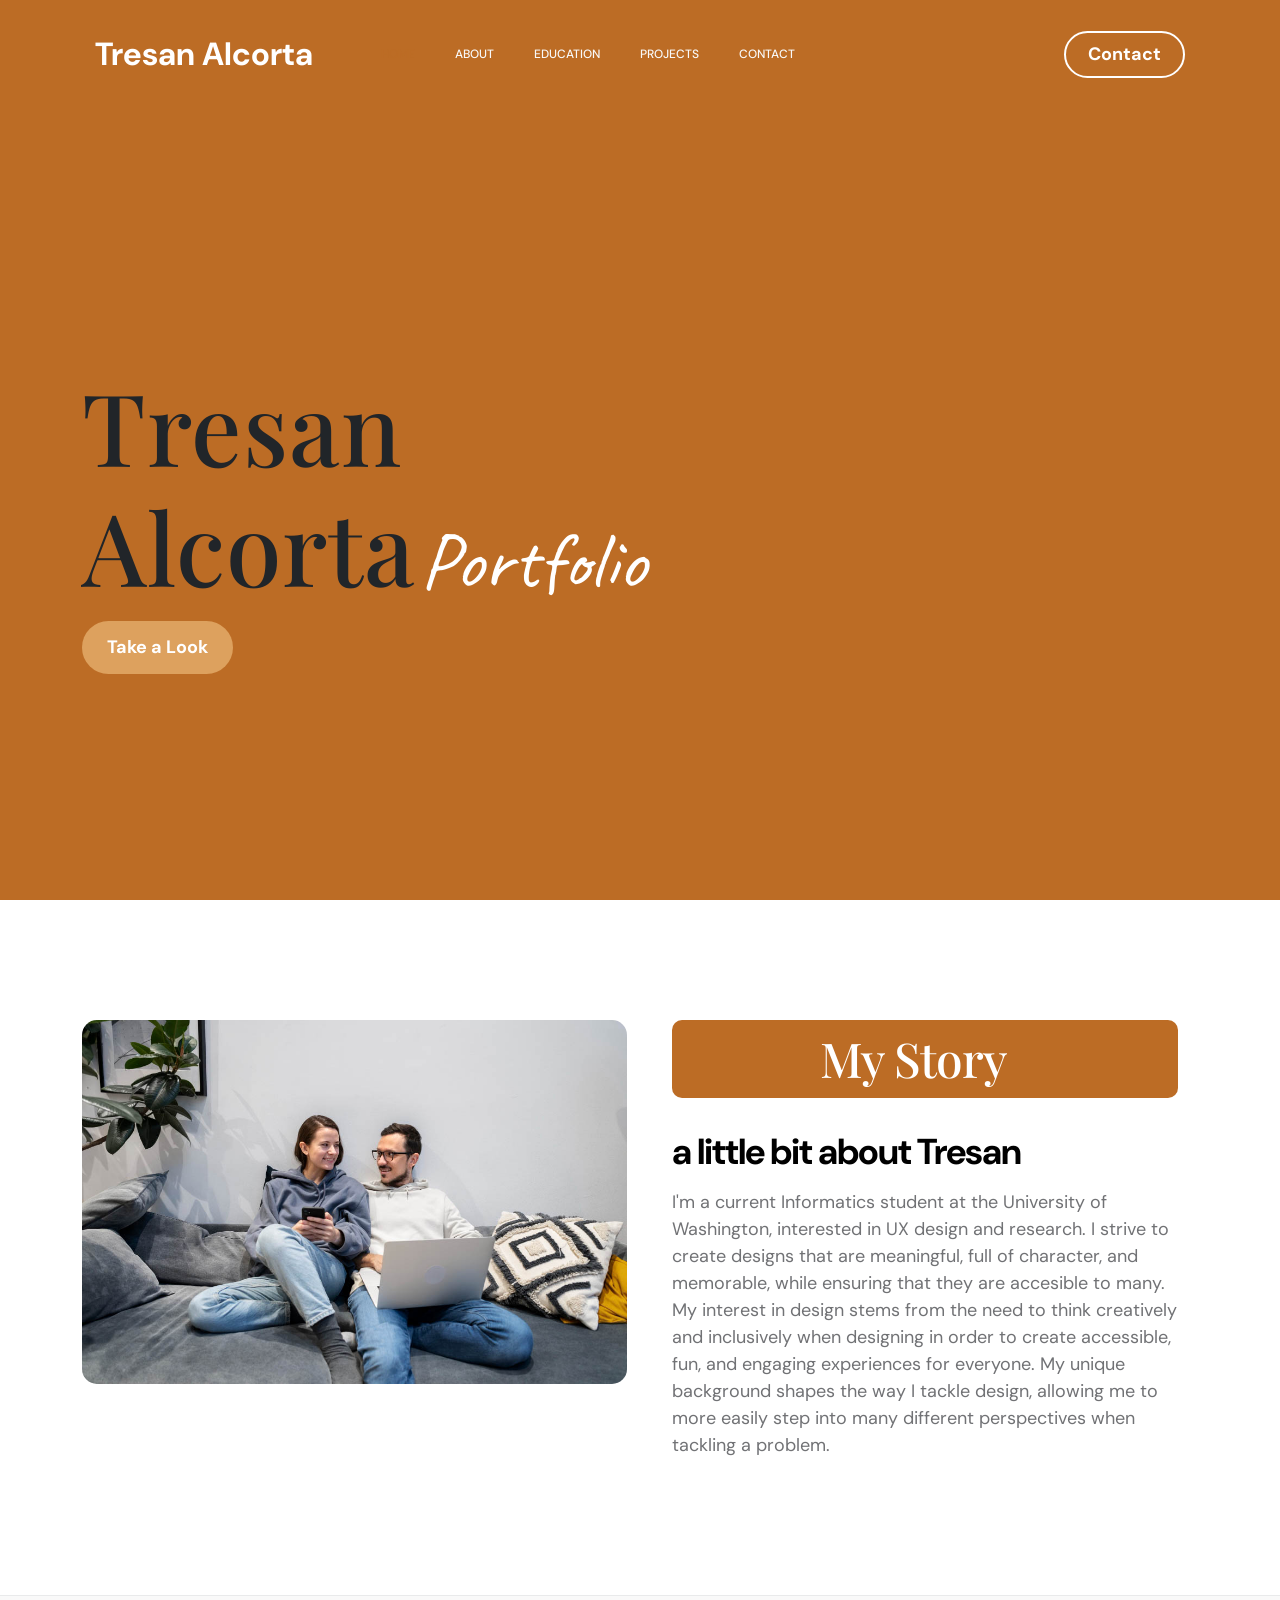
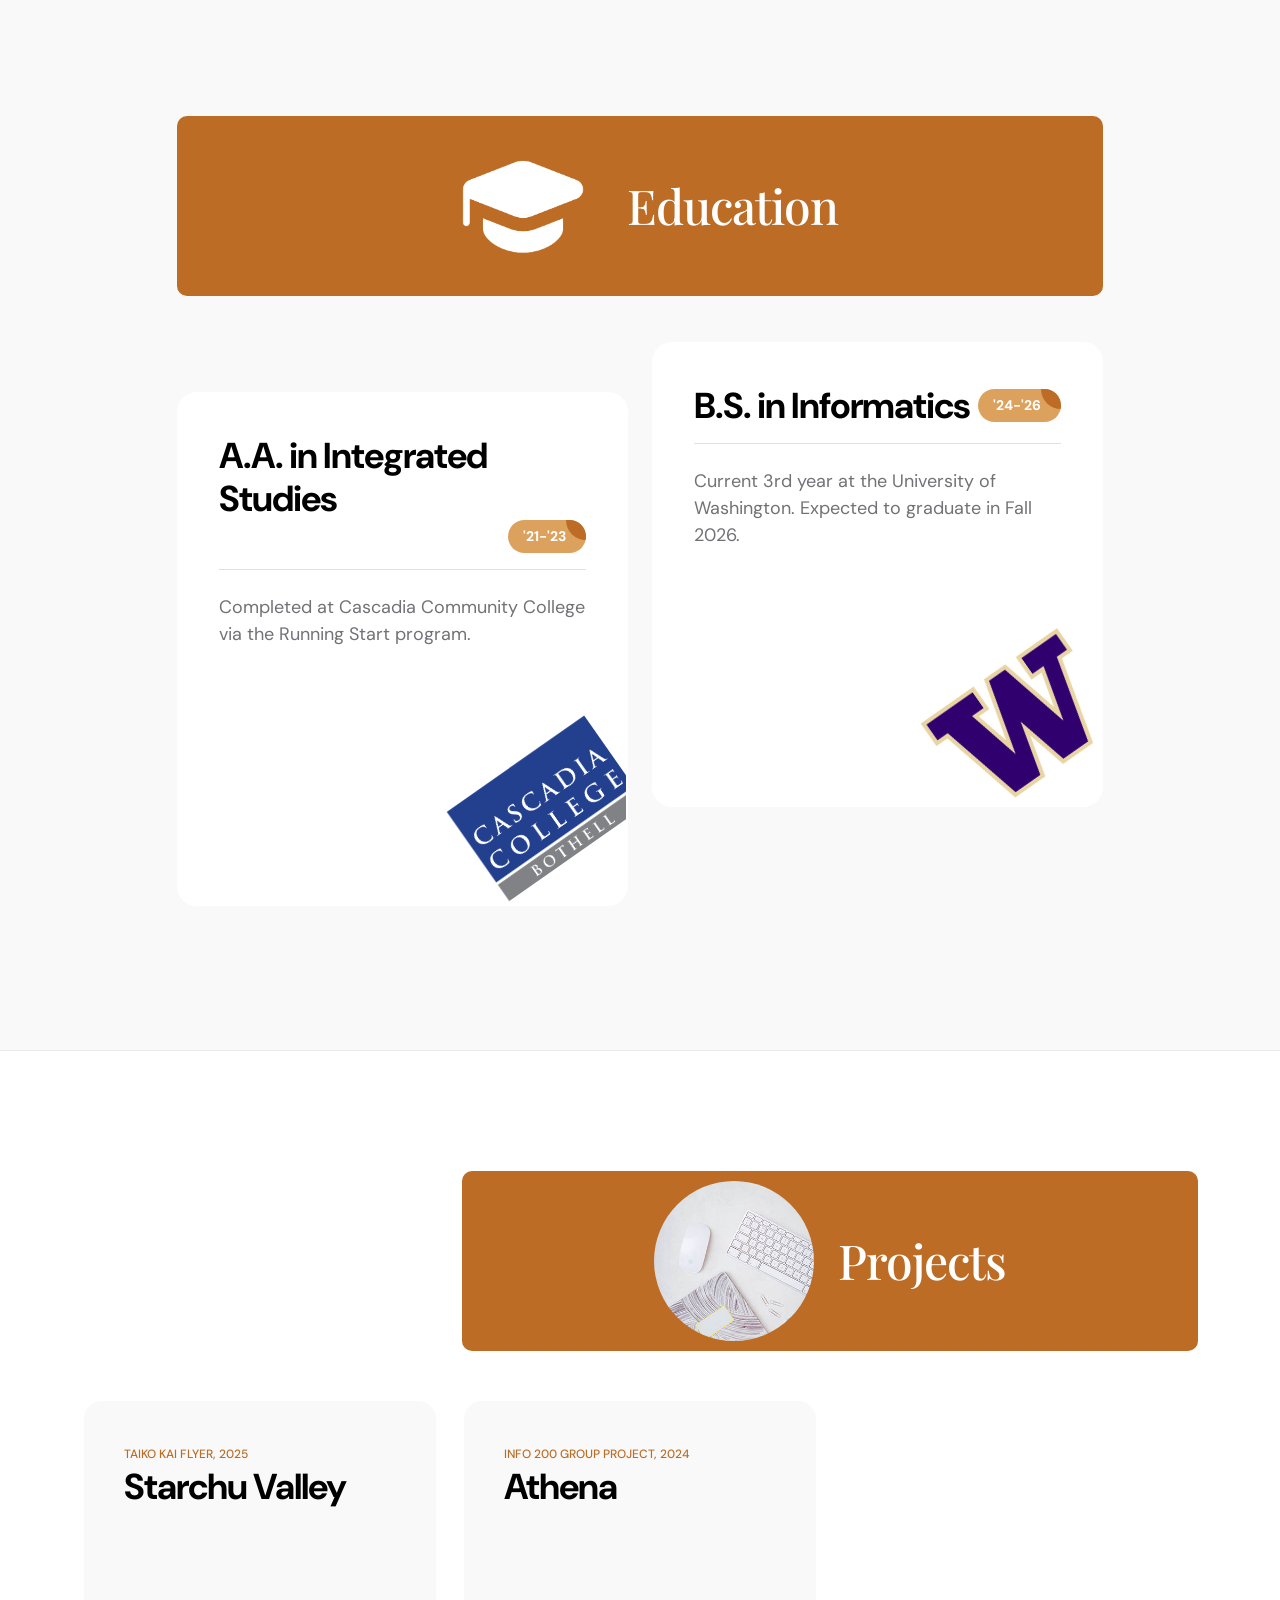
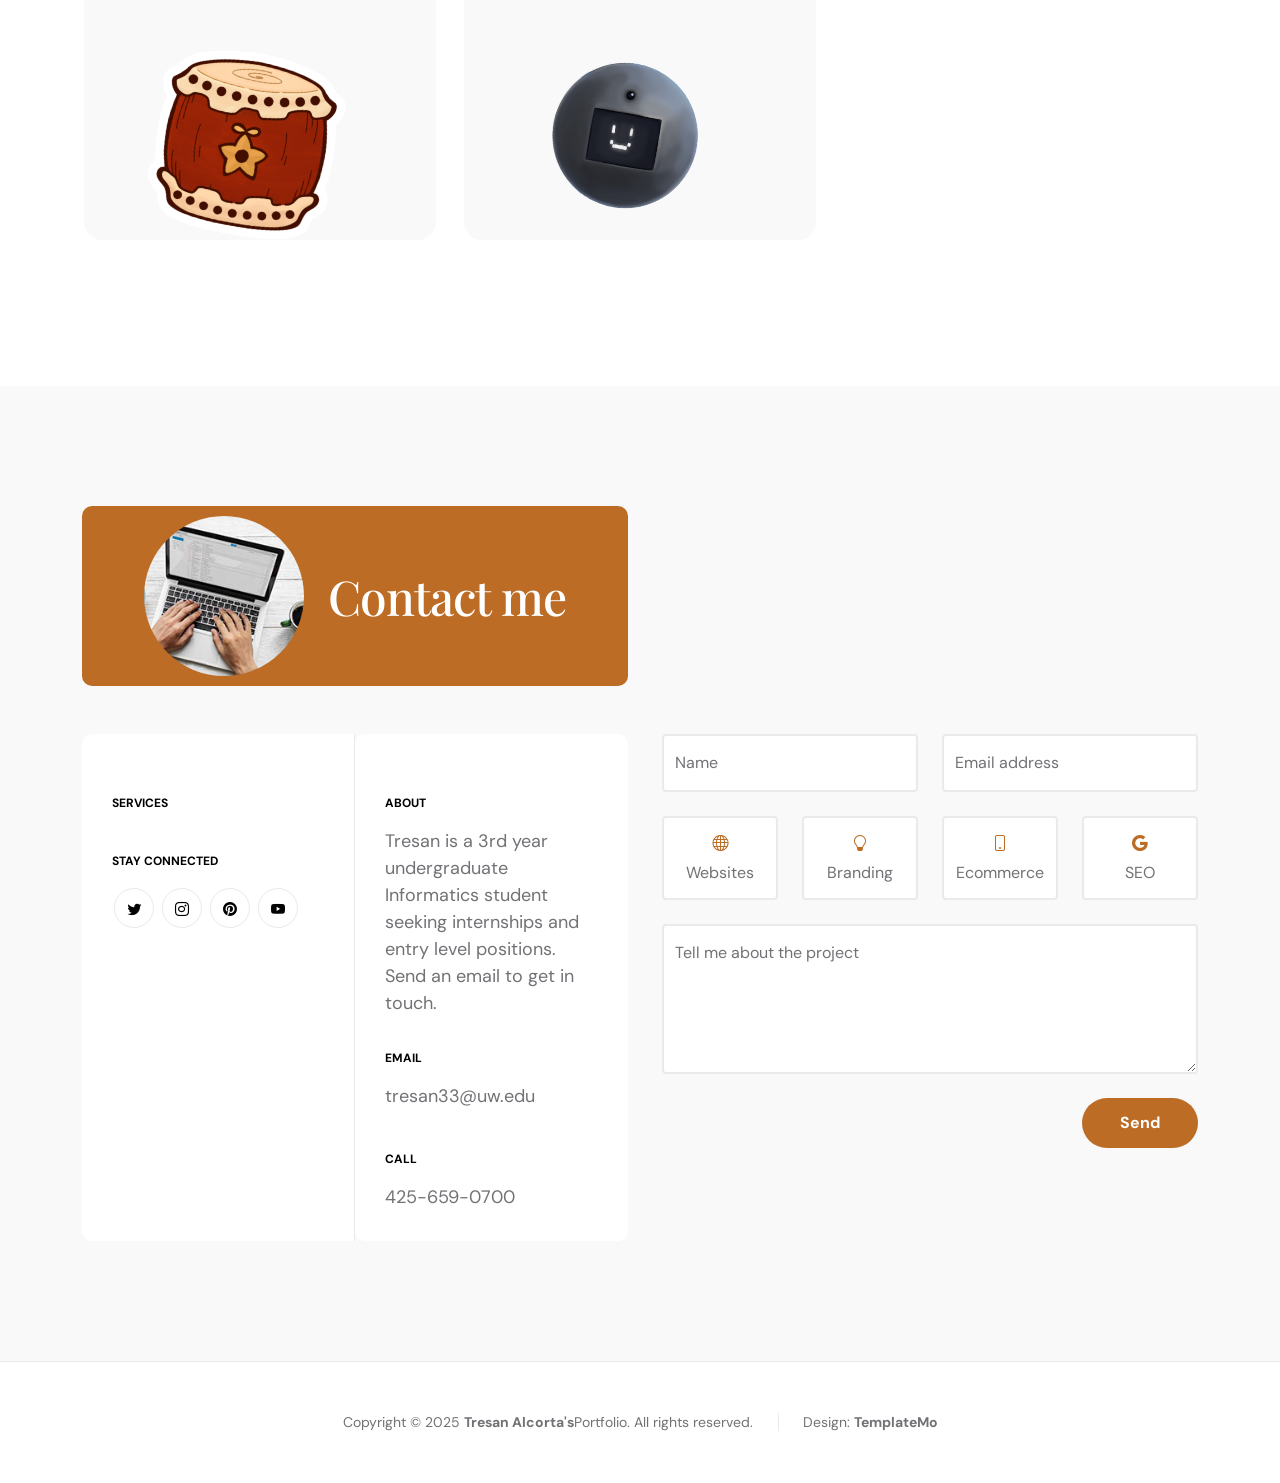
==== commit 4313a459: "updated mailto" ====
--- a/index.html
+++ b/index.html
@@ -98,10 +98,12 @@
                         <div class="col-lg-7 col-12">
                             <div class="hero-text">
                                 <div class="hero-title-wrap d-flex align-items-center mb-4">
-
-                                </div>
-
-                                <h1 class="playfair-hero">Tresan Alcorta's</h1>
+                                    <!-- <img src="images/happy-bearded-young-man.jpg" class="avatar-image avatar-image-large img-fluid" alt=""> -->
+
+                                    <!-- <h1 class="hero-title ms-3 mb-0"></h1> -->
+                                </div>
+
+                                <h1 class="playfair-hero">Tresan Alcorta</h1>
                                 <p class="caveat">Portfolio</p>
                                 <p class="mb-4"><a class="custom-btn btn custom-link" href="#section_2">Take a Look</a></p>
                             </div>
@@ -124,7 +126,7 @@
                     <div class="row">
 
                         <div class="col-lg-6 col-12">
-                            <img src="images/profilephoto.jpg" class="about-image img-fluid" alt="">
+                            <img src="images/couple-working-from-home-together-sofa.jpg" class="about-image img-fluid" alt="">
                         </div>
 
                         <div class="col-lg-6 col-12 mt-5 mt-lg-0">
@@ -138,7 +140,7 @@
 
                                 <h3 class="pt-2 mb-3">a little bit about Tresan</h3>
 
-                                <p>I'm a current Informatics student at the University of Washington, interested in UX design and research. I strive to create designs that are meaningful and memorable, meanwhile ensuring they are accesible to all. My interest in design stems from the need to think creatively and inclusively when designing in order to create accessible, fun, and engaging experiences for everyone. My unique background shapes the way I tackle design, allowing me to more easily step into many different perspectives when tackling a problem. As a student, I am always searching for opportunities to expand my horizons and develop my skillset.</p>
+                                <p>I'm a current Informatics student at the University of Washington, interested in UX design and research. I strive to create designs that are meaningful, full of character, and memorable, while ensuring that they are accesible to many. My interest in design stems from the need to think creatively and inclusively when designing in order to create accessible, fun, and engaging experiences for everyone. My unique background shapes the way I tackle design, allowing me to more easily step into many different perspectives when tackling a problem.</p>
 
                                 <p></p>
                             </div>
@@ -256,6 +258,8 @@
 
                         <div class="col-lg-10 col-12 mx-auto">
                             <div class="section-title-wrap d-flex justify-content-center align-items-center mb-5">
+                                <img src="images/education (3).png" class="avatar-image img-fluid" alt="">
+
                                 <h2 class="text-white ms-4 mb-0 playfair-header">Education</h2>
                             </div>
 
@@ -272,8 +276,10 @@
                                         </div>
 
                                         <p>Completed at Cascadia Community College via the Running Start program.</p>
+                                        <!-- <a href="#" class="custom-btn custom-border-btn btn mt-3">Discover More</a> -->
 
                                         <div class="services-icon-wrap d-flex justify-content-center align-items-center">
+                                            <!-- <i class="services-icon bi-globe"></i> -->
                                             <img class="school-logo" src="images/Cascadia_Logo.png" class="img-fluid img-responsive" />
 
                                         </div>
@@ -292,12 +298,56 @@
                                         </div>
 
                                         <p>Current 3rd year at the University of Washington. Expected to graduate in Fall 2026.</p>
+                                        <!-- <a href="#" class="custom-btn custom-border-btn btn mt-3">Discover More</a> -->
 
                                         <div class="services-icon-wrap d-flex justify-content-center align-items-center">
+                                            <!-- <i class="services-icon bi-lightbulb"></i> -->
                                              <img class="school-logo" src="images/Washington_Huskies_logo.svg.png" class="img-fluid img-responsive" />
                                         </div>
                                     </div>
                                 </div>
+
+                                <!-- <div class="col-lg-6 col-12">
+                                    <div class="services-thumb">
+                                        <div class="d-flex flex-wrap align-items-center border-bottom mb-4 pb-3">
+                                            <h3 class="mb-0">Ecommerce</h3>
+
+                                            <div class="services-price-wrap ms-auto">
+                                                <p class="services-price-text mb-0">$3,600</p>
+                                                <div class="services-price-overlay"></div>
+                                            </div>
+                                        </div>
+
+                                        <p>If you need a customized ecommerce website for your business, feel free to discuss with me.</p>
+
+                                        <a href="#" class="custom-btn custom-border-btn btn mt-3">Discover More</a>
+
+                                        <div class="services-icon-wrap d-flex justify-content-center align-items-center">
+                                            <i class="services-icon bi-phone"></i>
+                                        </div>
+                                    </div>
+                                </div> -->
+
+                                <!-- <div class="col-lg-6 col-12">
+                                    <div class="services-thumb services-thumb-up">
+                                        <div class="d-flex flex-wrap align-items-center border-bottom mb-4 pb-3">
+                                            <h3 class="mb-0">SEO</h3>
+
+                                            <div class="services-price-wrap ms-auto">
+                                                <p class="services-price-text mb-0">$1,450</p>
+                                                <div class="services-price-overlay"></div>
+                                            </div>
+                                        </div>
+
+                                        <p>To list your website first on any search engine, we will work together. First Portfolio is one-page CSS Template for free download.</p>
+
+                                        <a href="#" class="custom-btn custom-border-btn btn mt-3">Discover More</a>
+
+                                        <div class="services-icon-wrap d-flex justify-content-center align-items-center">
+                                            <i class="services-icon bi-google"></i>
+                                        </div>
+                                    </div>
+                                </div> -->
                             </div>
                         </div>
                     </div>
@@ -307,10 +357,12 @@
 
             <section class="projects section-padding" id="section_4">
                 <div class="container">
-                    <div class="row justify-content-center">
-
-                        <div class="col-lg-10 col-12 mx-auto">
-                            <div class="section-title-wrap d-flex justify-content-center align-items-center mb-5">
+                    <div class="row">
+
+                        <div class="col-lg-8 col-md-8 col-12 ms-auto">
+                            <div class="section-title-wrap d-flex justify-content-center align-items-center mb-4">
+                                <img src="images/white-desk-work-study-aesthetics.jpg" class="avatar-image img-fluid" alt="">
+
                                 <h2 class="text-white ms-4 mb-0 playfair-header">Projects</h2>
                             </div>
                         </div>
@@ -339,7 +391,7 @@
                                     <h3 class="projects-title">Athena</h3>
                                 </div>
 
-                                <a href="athena.html">
+                                <a href="images/projects/athenadrone.png" class="popup-image">
                                     <img src="images/projects/athenadrone.png" class="projects-image img-fluid" alt="">
                                 </a>
                             </div>
@@ -369,13 +421,47 @@
 
                             <div class="col-lg-6 col-md-8 col-12">
                                 <div class="section-title-wrap d-flex justify-content-center align-items-center mb-5">
+                                    <img src="images/aerial-view-man-using-computer-laptop-wooden-table.jpg" class="avatar-image img-fluid" alt="">
+
                                     <h2 class="text-white ms-4 mb-0 playfair-header">Contact me</h2>
                                 </div>
                             </div>
 
                             <div class="clearfix"></div>
 
-                            <div class="col-lg-5 col-md-6 col-12 pe-lg-0">
+                            <div class="col-lg-3 col-md-6 col-12 pe-lg-0">
+                                <div class="contact-info contact-info-border-start d-flex flex-column">
+                                    <strong class="site-footer-title d-block mb-3">Services</strong>
+
+                                    <!-- <ul class="footer-menu">
+                                        <li class="footer-menu-item"><a href="#" class="footer-menu-link">Websites</a></li>
+
+                                        <li class="footer-menu-item"><a href="#" class="footer-menu-link">Branding</a></li>
+
+                                        <li class="footer-menu-item"><a href="#" class="footer-menu-link">Ecommerce</a></li>
+
+                                        <li class="footer-menu-item"><a href="#" class="footer-menu-link">SEO</a></li>
+                                    </ul> -->
+
+                                    <strong class="site-footer-title d-block mt-4 mb-3">Stay connected</strong>
+
+                                    <ul class="social-icon">
+                                        <li class="social-icon-item"><a href="https://twitter.com/minthu" class="social-icon-link bi-twitter"></a></li>
+
+                                        <li class="social-icon-item"><a href="#" class="social-icon-link bi-instagram"></a></li>
+
+                                        <li class="social-icon-item"><a href="#" class="social-icon-link bi-pinterest"></a></li>
+
+                                        <li class="social-icon-item"><a href="https://www.youtube.com/templatemo" class="social-icon-link bi-youtube"></a></li>
+                                    </ul>
+
+                                    <!-- <strong class="site-footer-title d-block mt-4 mb-3">Start a project</strong>
+
+                                    <p class="mb-0">I’m looking for internships, and open to freelance projects</p> -->
+                                </div>
+                            </div>
+
+                            <div class="col-lg-3 col-md-6 col-12 ps-lg-0">
                                 <div class="contact-info d-flex flex-column">
                                     <strong class="site-footer-title d-block mb-3">About</strong>
 
@@ -386,23 +472,20 @@
                                     <strong class="site-footer-title d-block mt-4 mb-3">Email</strong>
 
                                     <p>
-                                        <a href="mailto:tresan33@uw.edu">
+                                        <a href="mailto:tresan33uw.edu">
                                             tresan33@uw.edu
                                         </a>
                                     </p>
 
-                                    <strong class="site-footer-title d-block mt-4 mb-3">Call / Text</strong>
+                                    <strong class="site-footer-title d-block mt-4 mb-3">Call</strong>
 
                                     <p class="mb-0">
                                         <a href="tel: 425-659-0700">
                                             425-659-0700
                                         </a>
                                     </p>
-
-                                </div>
-                            </div>
-
-
+                                </div>
+                            </div>
 
                             <div class="col-lg-6 col-12 mt-5 mt-lg-0">
                                 <form action="#" method="get" class="custom-form contact-form" role="form">
@@ -423,7 +506,7 @@
                                             </div>
                                         </div>
 
-                                        <!-- <div class="col-lg-3 col-md-6 col-6">
+                                        <div class="col-lg-3 col-md-6 col-6">
                                             <div class="form-check form-check-inline">
                                                 <input name="website" type="checkbox" class="form-check-input" id="inlineCheckbox1" value="1">
 
@@ -465,13 +548,13 @@
                                                     <span class="form-check-label-text">SEO</span>
                                                 </label>
                                             </div>
-                                        </div> -->
+                                        </div>
 
                                         <div class="col-lg-12 col-12">
                                             <div class="form-floating">
-                                                <textarea class="form-control" id="message" name="message" placeholder="Shoot me a message"></textarea>
+                                                <textarea class="form-control" id="message" name="message" placeholder="Tell me about the project"></textarea>
                                                 
-                                                <label for="floatingTextarea">Shoot me a message</label>
+                                                <label for="floatingTextarea">Tell me about the project</label>
                                             </div>
                                         </div>
 
@@ -480,7 +563,7 @@
                                         </div>
 
                                     </div>
-                                </form>
+                                </form>     
                             </div>
 
                         </div>
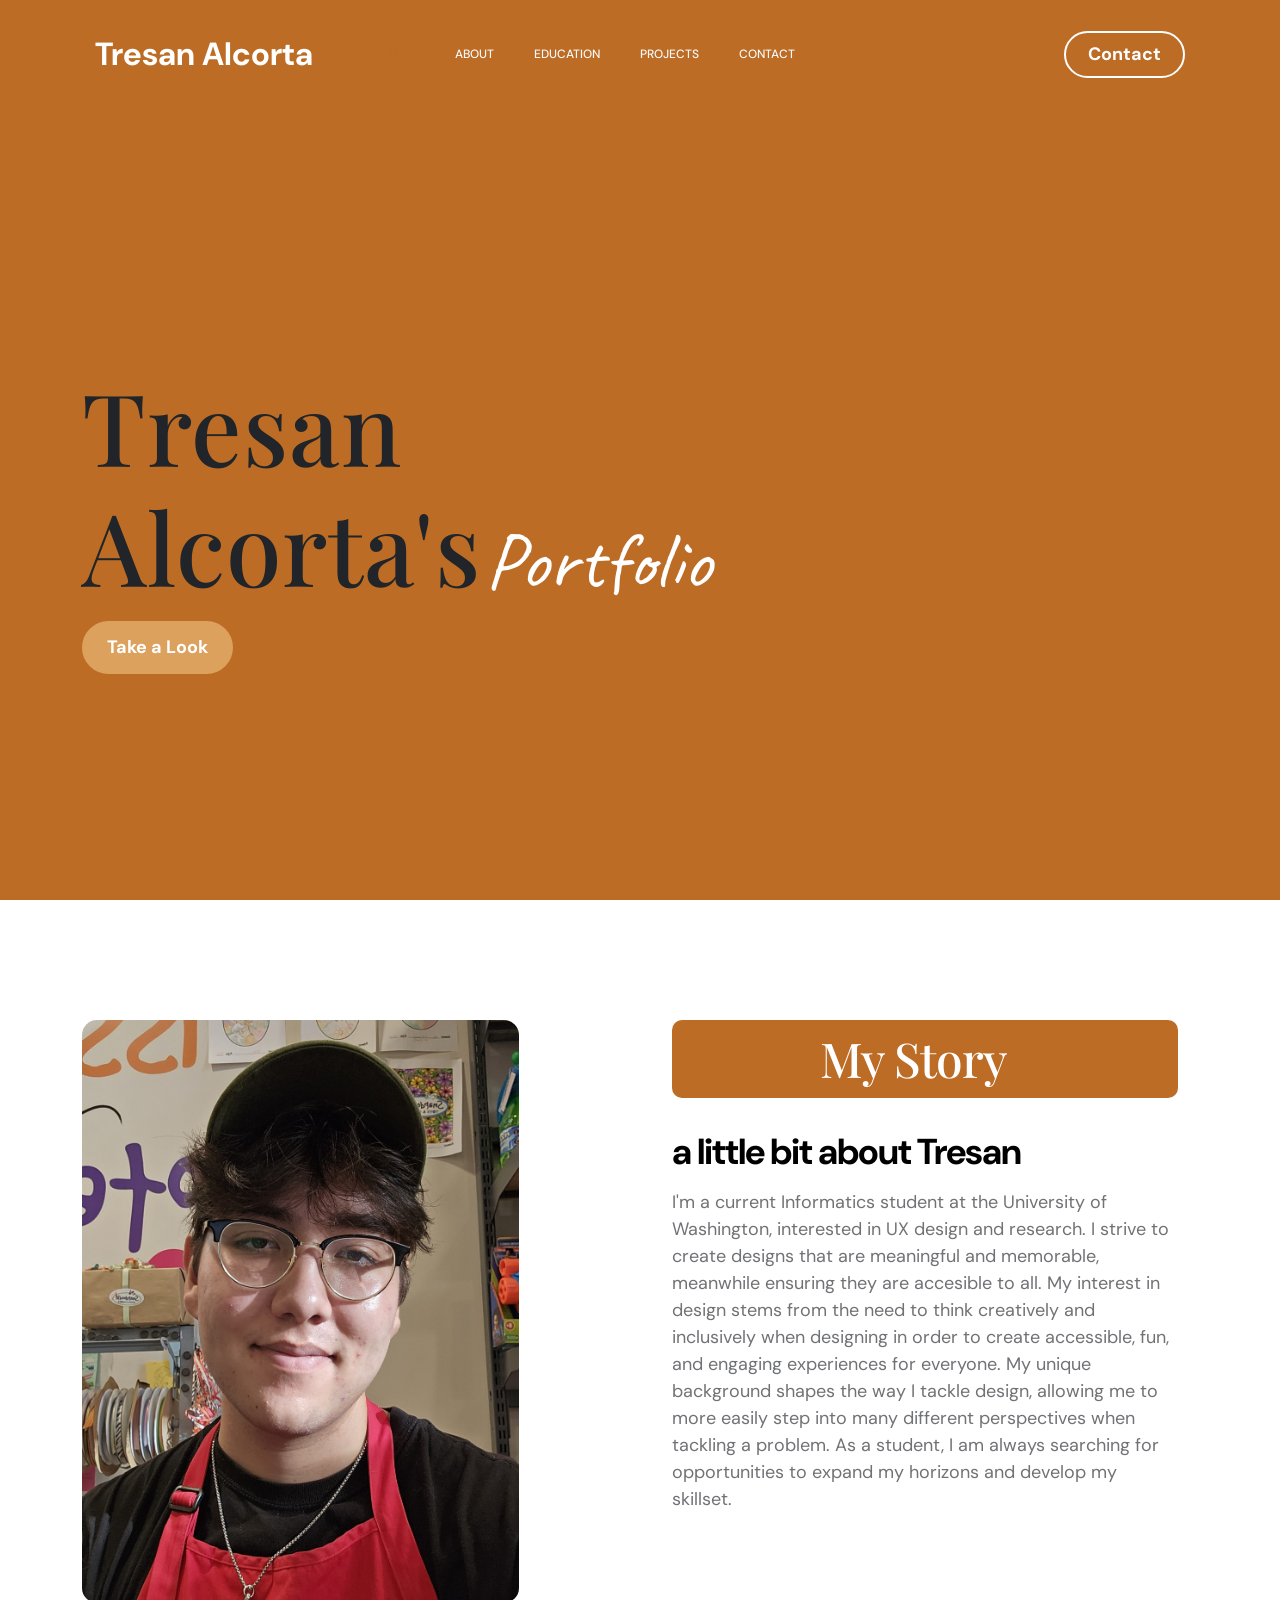
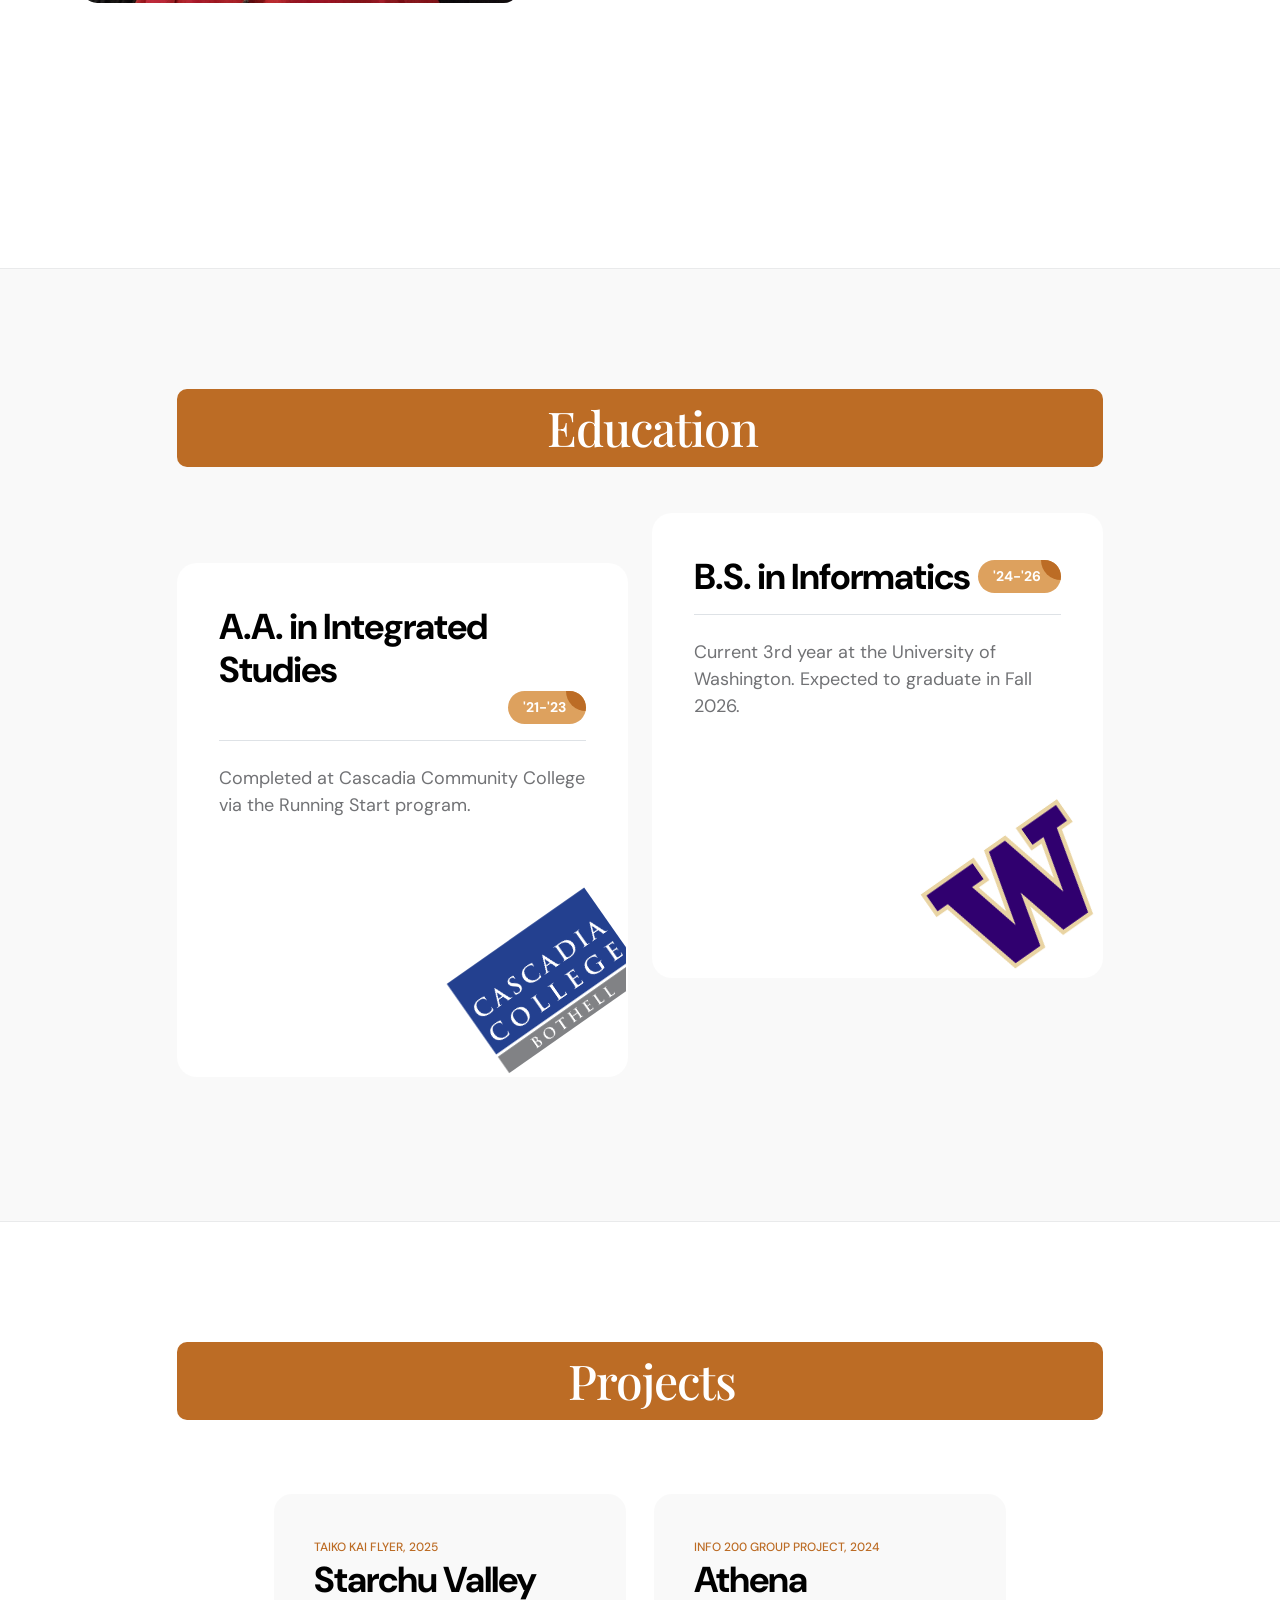
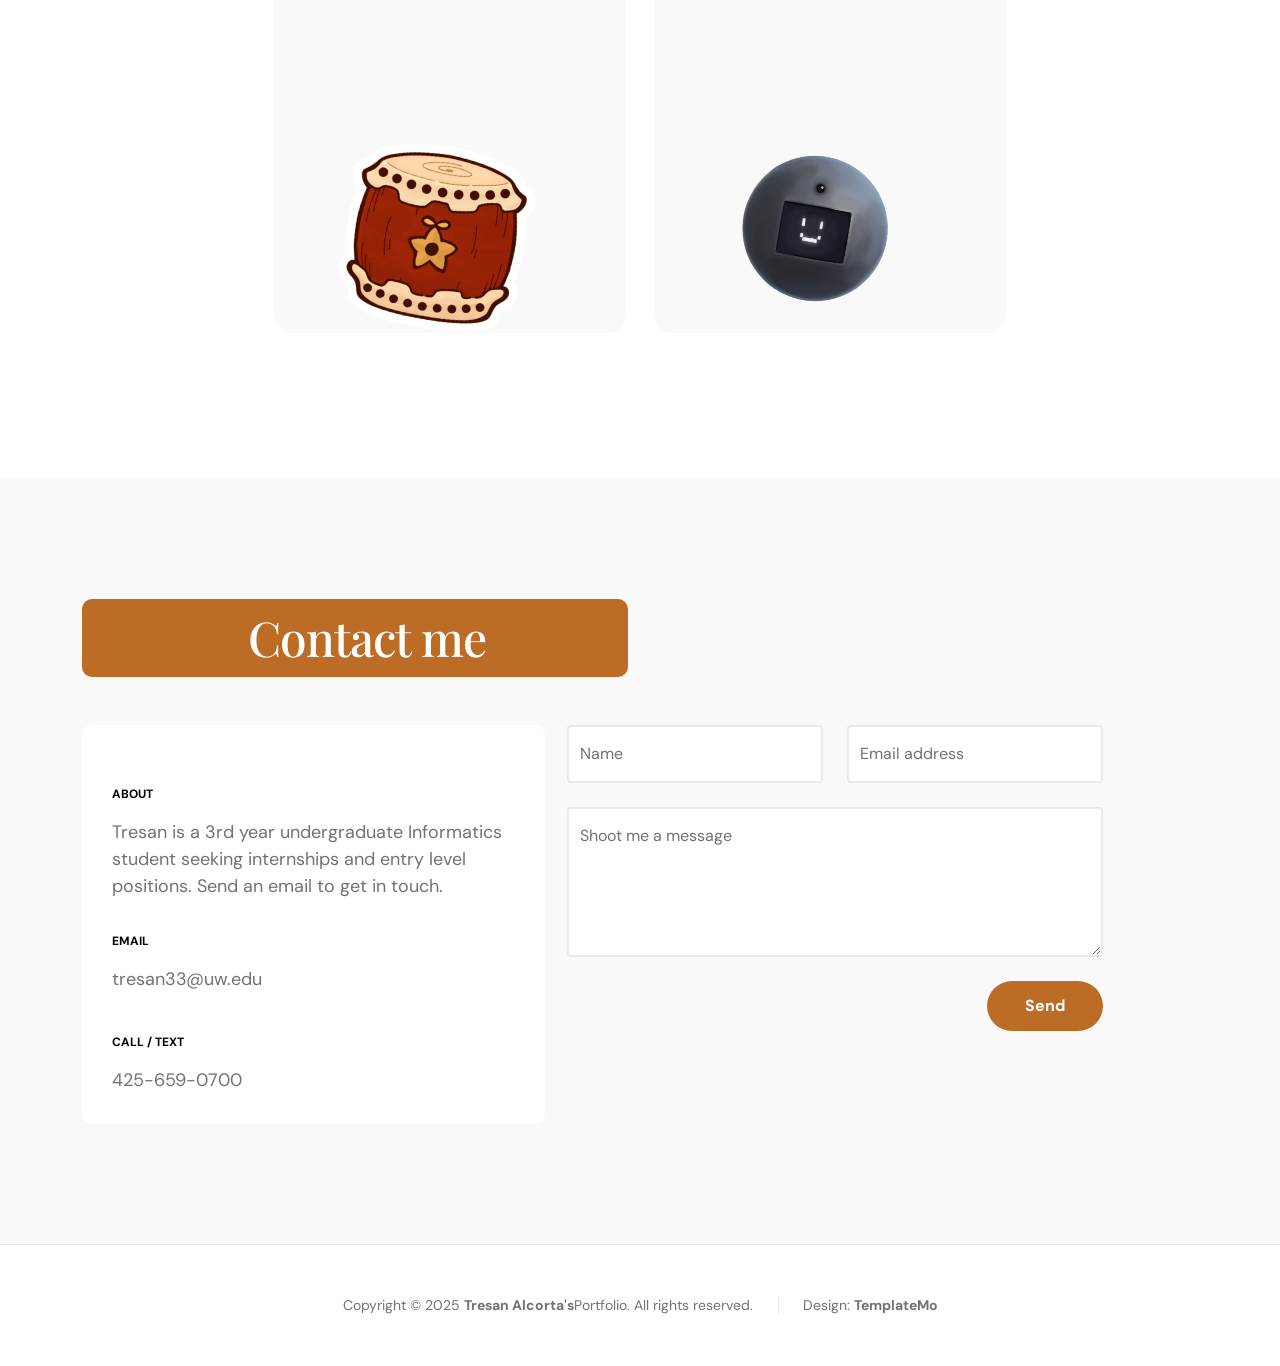
==== commit 561c4f6b: "Merge branch 'main' of https://github.com/tresan33/portfolio" ====
--- a/index.html
+++ b/index.html
@@ -98,12 +98,10 @@
                         <div class="col-lg-7 col-12">
                             <div class="hero-text">
                                 <div class="hero-title-wrap d-flex align-items-center mb-4">
-                                    <!-- <img src="images/happy-bearded-young-man.jpg" class="avatar-image avatar-image-large img-fluid" alt=""> -->
-
-                                    <!-- <h1 class="hero-title ms-3 mb-0"></h1> -->
-                                </div>
-
-                                <h1 class="playfair-hero">Tresan Alcorta</h1>
+
+                                </div>
+
+                                <h1 class="playfair-hero">Tresan Alcorta's</h1>
                                 <p class="caveat">Portfolio</p>
                                 <p class="mb-4"><a class="custom-btn btn custom-link" href="#section_2">Take a Look</a></p>
                             </div>
@@ -126,7 +124,7 @@
                     <div class="row">
 
                         <div class="col-lg-6 col-12">
-                            <img src="images/couple-working-from-home-together-sofa.jpg" class="about-image img-fluid" alt="">
+                            <img src="images/profilephoto.jpg" class="about-image img-fluid" alt="">
                         </div>
 
                         <div class="col-lg-6 col-12 mt-5 mt-lg-0">
@@ -140,7 +138,7 @@
 
                                 <h3 class="pt-2 mb-3">a little bit about Tresan</h3>
 
-                                <p>I'm a current Informatics student at the University of Washington, interested in UX design and research. I strive to create designs that are meaningful, full of character, and memorable, while ensuring that they are accesible to many. My interest in design stems from the need to think creatively and inclusively when designing in order to create accessible, fun, and engaging experiences for everyone. My unique background shapes the way I tackle design, allowing me to more easily step into many different perspectives when tackling a problem.</p>
+                                <p>I'm a current Informatics student at the University of Washington, interested in UX design and research. I strive to create designs that are meaningful and memorable, meanwhile ensuring they are accesible to all. My interest in design stems from the need to think creatively and inclusively when designing in order to create accessible, fun, and engaging experiences for everyone. My unique background shapes the way I tackle design, allowing me to more easily step into many different perspectives when tackling a problem. As a student, I am always searching for opportunities to expand my horizons and develop my skillset.</p>
 
                                 <p></p>
                             </div>
@@ -258,8 +256,6 @@
 
                         <div class="col-lg-10 col-12 mx-auto">
                             <div class="section-title-wrap d-flex justify-content-center align-items-center mb-5">
-                                <img src="images/education (3).png" class="avatar-image img-fluid" alt="">
-
                                 <h2 class="text-white ms-4 mb-0 playfair-header">Education</h2>
                             </div>
 
@@ -276,10 +272,8 @@
                                         </div>
 
                                         <p>Completed at Cascadia Community College via the Running Start program.</p>
-                                        <!-- <a href="#" class="custom-btn custom-border-btn btn mt-3">Discover More</a> -->
 
                                         <div class="services-icon-wrap d-flex justify-content-center align-items-center">
-                                            <!-- <i class="services-icon bi-globe"></i> -->
                                             <img class="school-logo" src="images/Cascadia_Logo.png" class="img-fluid img-responsive" />
 
                                         </div>
@@ -298,56 +292,12 @@
                                         </div>
 
                                         <p>Current 3rd year at the University of Washington. Expected to graduate in Fall 2026.</p>
-                                        <!-- <a href="#" class="custom-btn custom-border-btn btn mt-3">Discover More</a> -->
 
                                         <div class="services-icon-wrap d-flex justify-content-center align-items-center">
-                                            <!-- <i class="services-icon bi-lightbulb"></i> -->
                                              <img class="school-logo" src="images/Washington_Huskies_logo.svg.png" class="img-fluid img-responsive" />
                                         </div>
                                     </div>
                                 </div>
-
-                                <!-- <div class="col-lg-6 col-12">
-                                    <div class="services-thumb">
-                                        <div class="d-flex flex-wrap align-items-center border-bottom mb-4 pb-3">
-                                            <h3 class="mb-0">Ecommerce</h3>
-
-                                            <div class="services-price-wrap ms-auto">
-                                                <p class="services-price-text mb-0">$3,600</p>
-                                                <div class="services-price-overlay"></div>
-                                            </div>
-                                        </div>
-
-                                        <p>If you need a customized ecommerce website for your business, feel free to discuss with me.</p>
-
-                                        <a href="#" class="custom-btn custom-border-btn btn mt-3">Discover More</a>
-
-                                        <div class="services-icon-wrap d-flex justify-content-center align-items-center">
-                                            <i class="services-icon bi-phone"></i>
-                                        </div>
-                                    </div>
-                                </div> -->
-
-                                <!-- <div class="col-lg-6 col-12">
-                                    <div class="services-thumb services-thumb-up">
-                                        <div class="d-flex flex-wrap align-items-center border-bottom mb-4 pb-3">
-                                            <h3 class="mb-0">SEO</h3>
-
-                                            <div class="services-price-wrap ms-auto">
-                                                <p class="services-price-text mb-0">$1,450</p>
-                                                <div class="services-price-overlay"></div>
-                                            </div>
-                                        </div>
-
-                                        <p>To list your website first on any search engine, we will work together. First Portfolio is one-page CSS Template for free download.</p>
-
-                                        <a href="#" class="custom-btn custom-border-btn btn mt-3">Discover More</a>
-
-                                        <div class="services-icon-wrap d-flex justify-content-center align-items-center">
-                                            <i class="services-icon bi-google"></i>
-                                        </div>
-                                    </div>
-                                </div> -->
                             </div>
                         </div>
                     </div>
@@ -357,12 +307,10 @@
 
             <section class="projects section-padding" id="section_4">
                 <div class="container">
-                    <div class="row">
-
-                        <div class="col-lg-8 col-md-8 col-12 ms-auto">
-                            <div class="section-title-wrap d-flex justify-content-center align-items-center mb-4">
-                                <img src="images/white-desk-work-study-aesthetics.jpg" class="avatar-image img-fluid" alt="">
-
+                    <div class="row justify-content-center">
+
+                        <div class="col-lg-10 col-12 mx-auto">
+                            <div class="section-title-wrap d-flex justify-content-center align-items-center mb-5">
                                 <h2 class="text-white ms-4 mb-0 playfair-header">Projects</h2>
                             </div>
                         </div>
@@ -391,7 +339,7 @@
                                     <h3 class="projects-title">Athena</h3>
                                 </div>
 
-                                <a href="images/projects/athenadrone.png" class="popup-image">
+                                <a href="athena.html">
                                     <img src="images/projects/athenadrone.png" class="projects-image img-fluid" alt="">
                                 </a>
                             </div>
@@ -421,47 +369,13 @@
 
                             <div class="col-lg-6 col-md-8 col-12">
                                 <div class="section-title-wrap d-flex justify-content-center align-items-center mb-5">
-                                    <img src="images/aerial-view-man-using-computer-laptop-wooden-table.jpg" class="avatar-image img-fluid" alt="">
-
                                     <h2 class="text-white ms-4 mb-0 playfair-header">Contact me</h2>
                                 </div>
                             </div>
 
                             <div class="clearfix"></div>
 
-                            <div class="col-lg-3 col-md-6 col-12 pe-lg-0">
-                                <div class="contact-info contact-info-border-start d-flex flex-column">
-                                    <strong class="site-footer-title d-block mb-3">Services</strong>
-
-                                    <!-- <ul class="footer-menu">
-                                        <li class="footer-menu-item"><a href="#" class="footer-menu-link">Websites</a></li>
-
-                                        <li class="footer-menu-item"><a href="#" class="footer-menu-link">Branding</a></li>
-
-                                        <li class="footer-menu-item"><a href="#" class="footer-menu-link">Ecommerce</a></li>
-
-                                        <li class="footer-menu-item"><a href="#" class="footer-menu-link">SEO</a></li>
-                                    </ul> -->
-
-                                    <strong class="site-footer-title d-block mt-4 mb-3">Stay connected</strong>
-
-                                    <ul class="social-icon">
-                                        <li class="social-icon-item"><a href="https://twitter.com/minthu" class="social-icon-link bi-twitter"></a></li>
-
-                                        <li class="social-icon-item"><a href="#" class="social-icon-link bi-instagram"></a></li>
-
-                                        <li class="social-icon-item"><a href="#" class="social-icon-link bi-pinterest"></a></li>
-
-                                        <li class="social-icon-item"><a href="https://www.youtube.com/templatemo" class="social-icon-link bi-youtube"></a></li>
-                                    </ul>
-
-                                    <!-- <strong class="site-footer-title d-block mt-4 mb-3">Start a project</strong>
-
-                                    <p class="mb-0">I’m looking for internships, and open to freelance projects</p> -->
-                                </div>
-                            </div>
-
-                            <div class="col-lg-3 col-md-6 col-12 ps-lg-0">
+                            <div class="col-lg-5 col-md-6 col-12 pe-lg-0">
                                 <div class="contact-info d-flex flex-column">
                                     <strong class="site-footer-title d-block mb-3">About</strong>
 
@@ -472,20 +386,23 @@
                                     <strong class="site-footer-title d-block mt-4 mb-3">Email</strong>
 
                                     <p>
-                                        <a href="mailto:tresan33uw.edu">
+                                        <a href="mailto:tresan33@uw.edu">
                                             tresan33@uw.edu
                                         </a>
                                     </p>
 
-                                    <strong class="site-footer-title d-block mt-4 mb-3">Call</strong>
+                                    <strong class="site-footer-title d-block mt-4 mb-3">Call / Text</strong>
 
                                     <p class="mb-0">
                                         <a href="tel: 425-659-0700">
                                             425-659-0700
                                         </a>
                                     </p>
-                                </div>
-                            </div>
+
+                                </div>
+                            </div>
+
+
 
                             <div class="col-lg-6 col-12 mt-5 mt-lg-0">
                                 <form action="#" method="get" class="custom-form contact-form" role="form">
@@ -506,7 +423,7 @@
                                             </div>
                                         </div>
 
-                                        <div class="col-lg-3 col-md-6 col-6">
+                                        <!-- <div class="col-lg-3 col-md-6 col-6">
                                             <div class="form-check form-check-inline">
                                                 <input name="website" type="checkbox" class="form-check-input" id="inlineCheckbox1" value="1">
 
@@ -548,13 +465,13 @@
                                                     <span class="form-check-label-text">SEO</span>
                                                 </label>
                                             </div>
-                                        </div>
+                                        </div> -->
 
                                         <div class="col-lg-12 col-12">
                                             <div class="form-floating">
-                                                <textarea class="form-control" id="message" name="message" placeholder="Tell me about the project"></textarea>
+                                                <textarea class="form-control" id="message" name="message" placeholder="Shoot me a message"></textarea>
                                                 
-                                                <label for="floatingTextarea">Tell me about the project</label>
+                                                <label for="floatingTextarea">Shoot me a message</label>
                                             </div>
                                         </div>
 
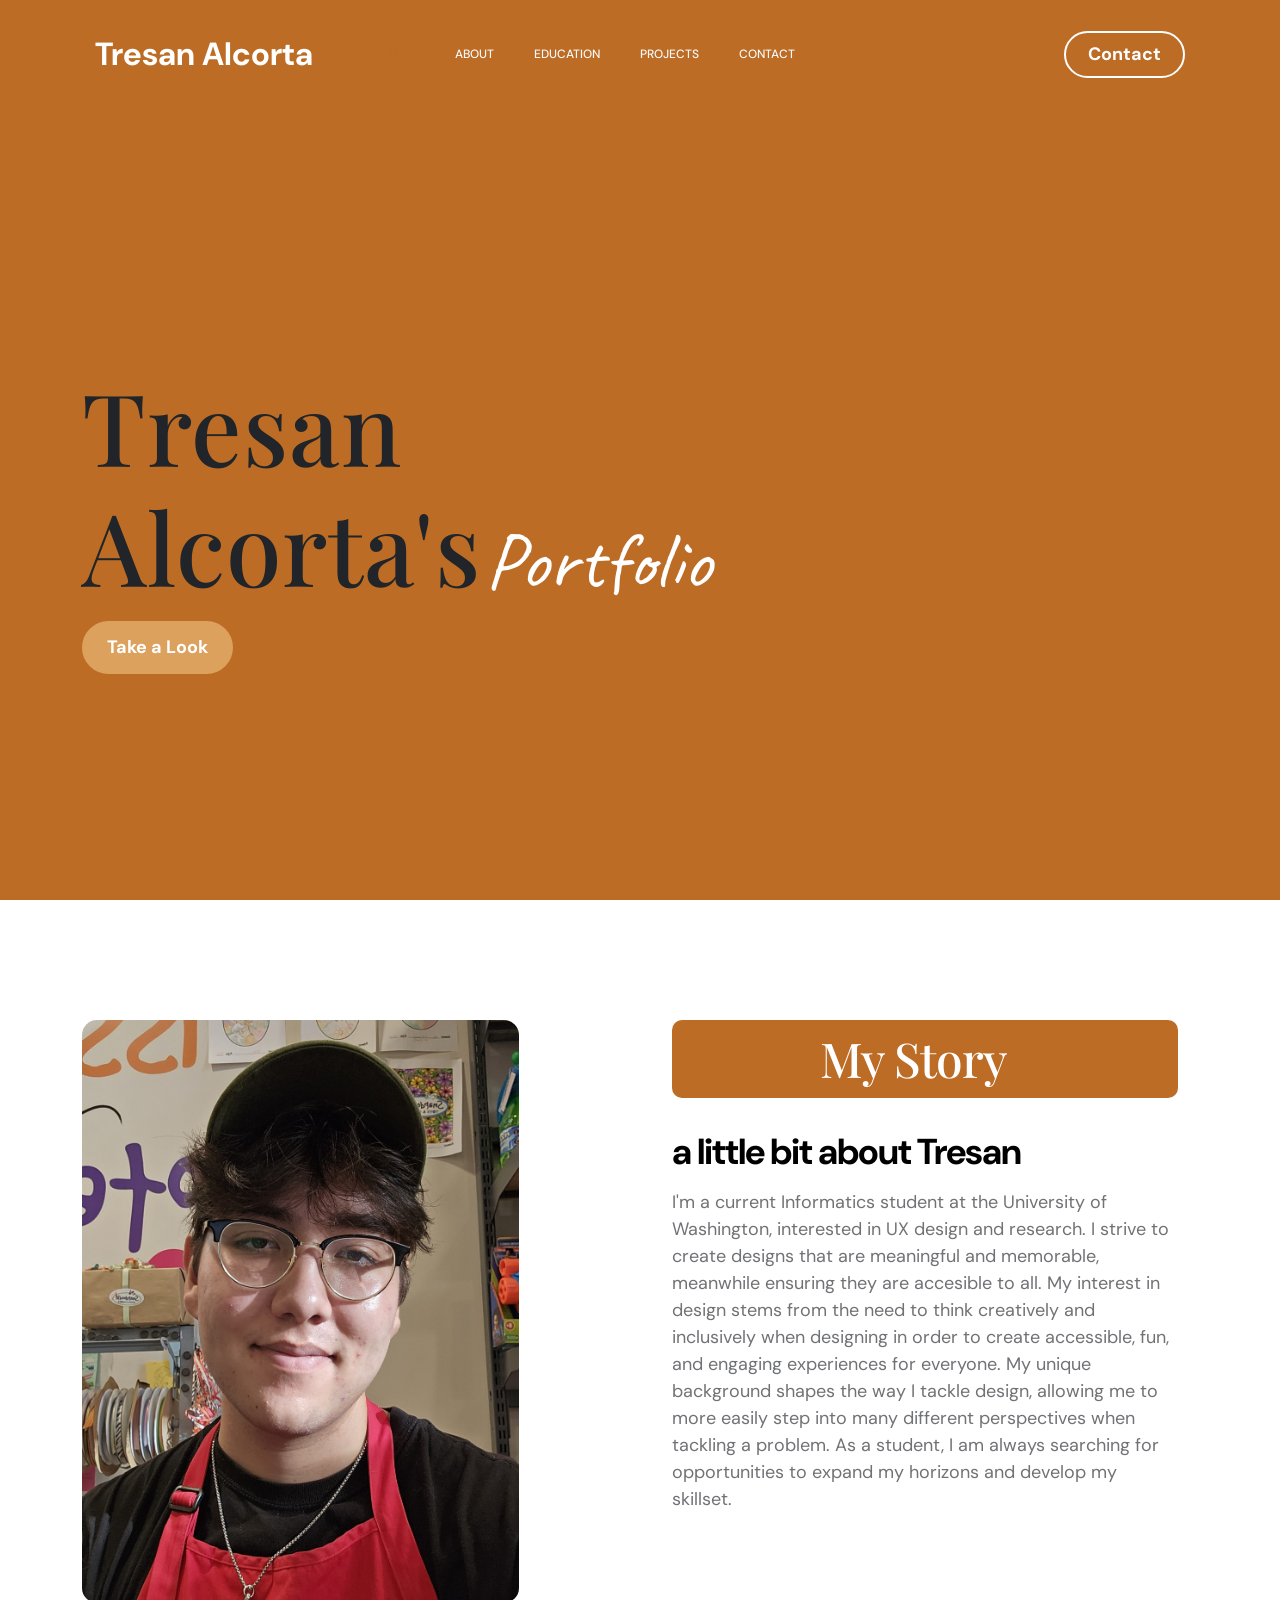
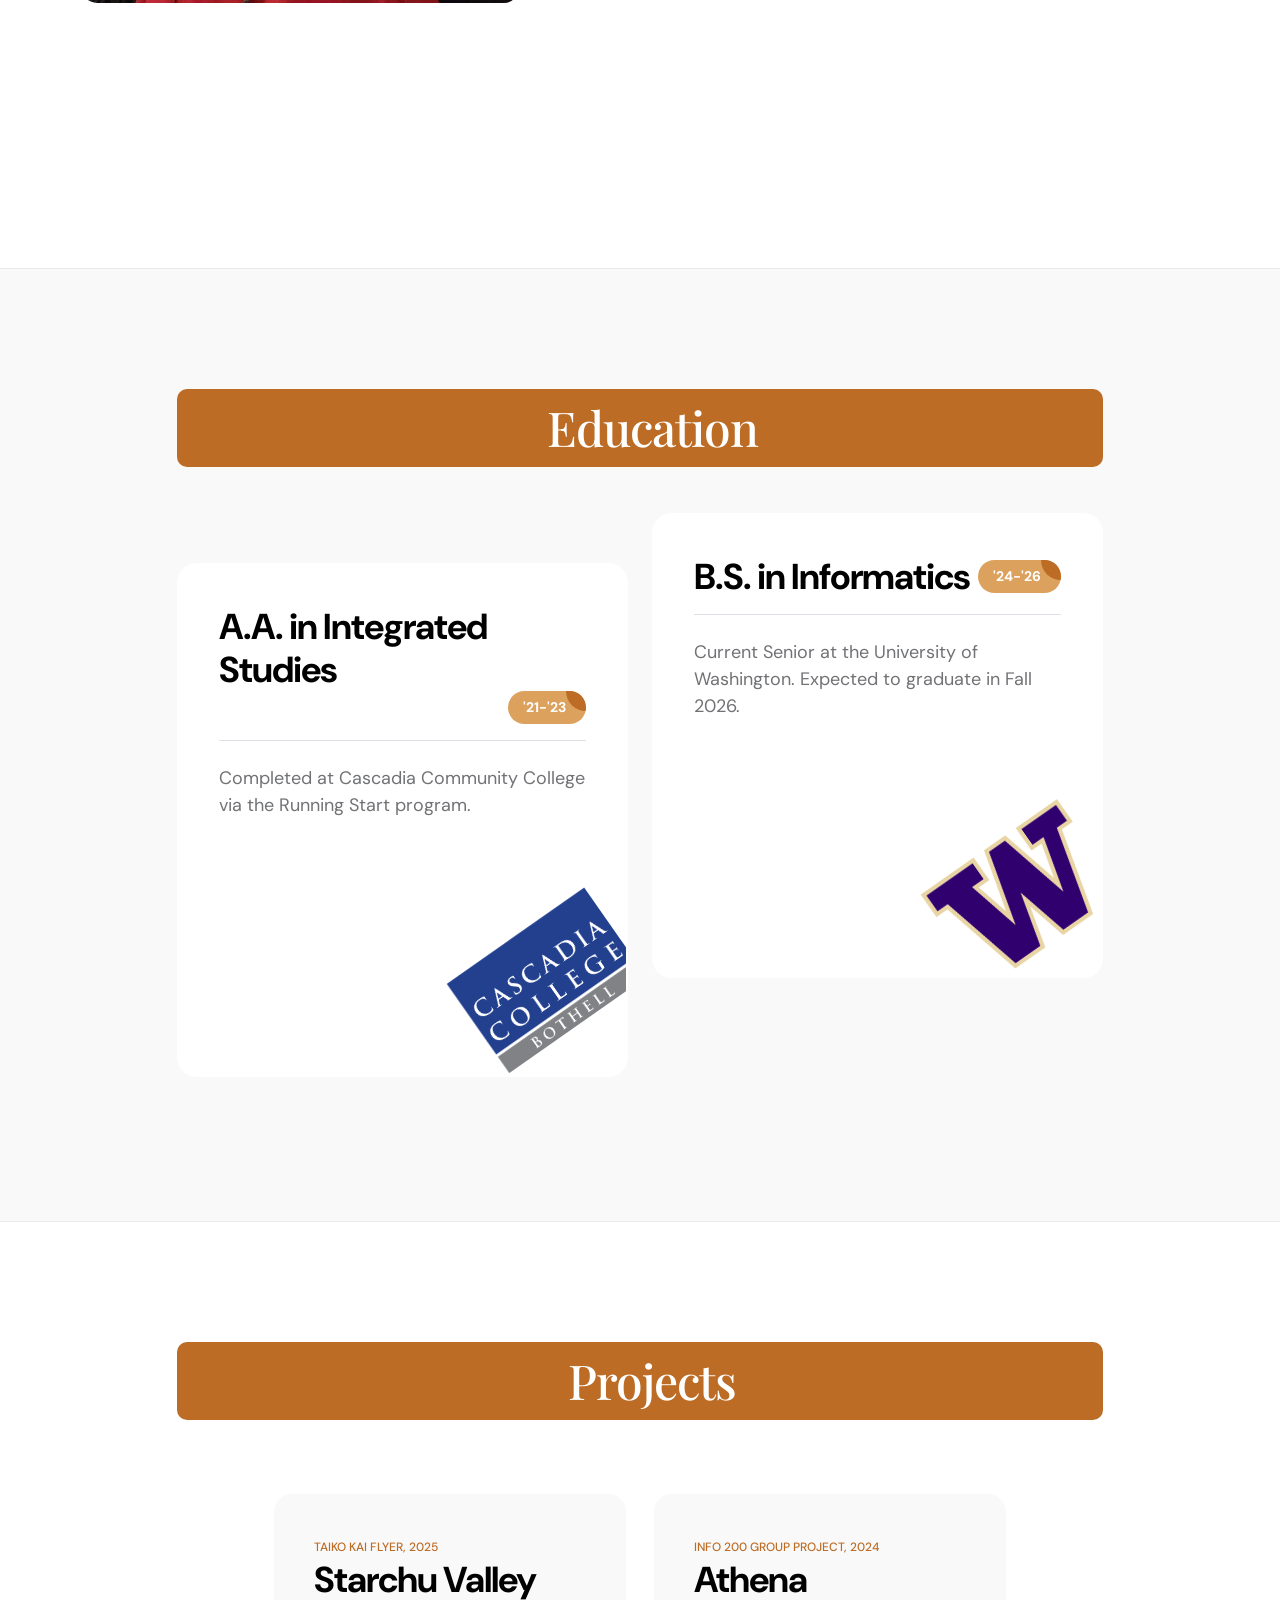
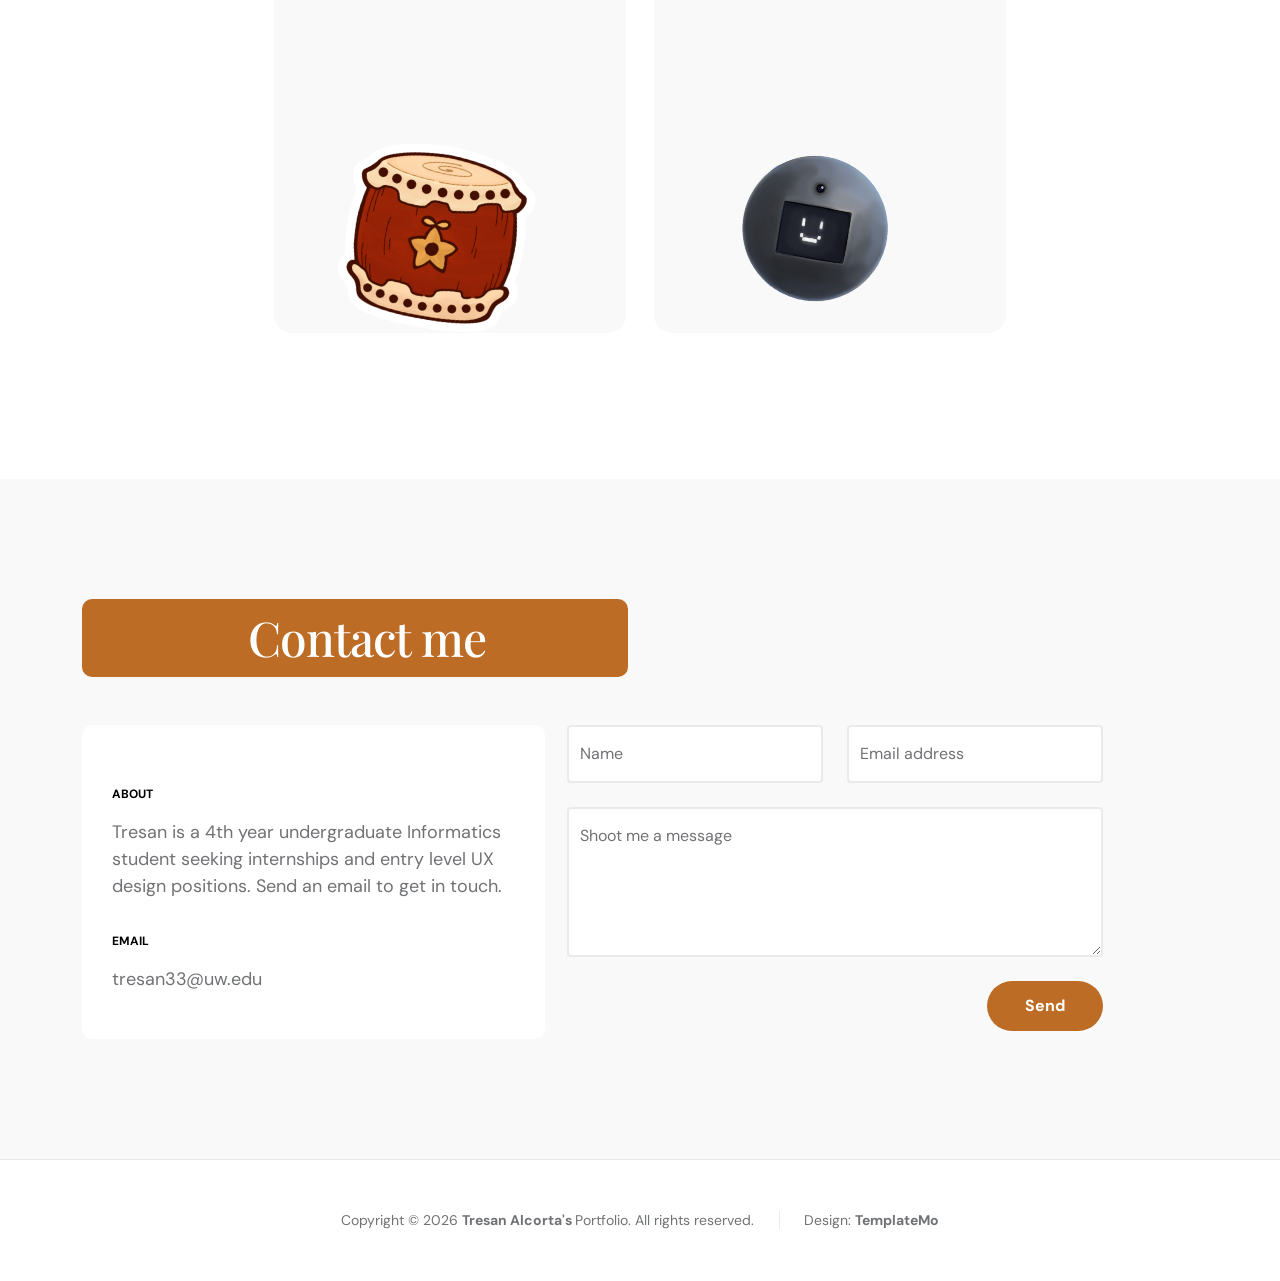
==== commit 1511c507: "fixed spacing in footer, updated link size on project cards" ====
--- a/index.html
+++ b/index.html
@@ -291,7 +291,7 @@
                                             </div>
                                         </div>
 
-                                        <p>Current 3rd year at the University of Washington. Expected to graduate in Fall 2026.</p>
+                                        <p>Current Senior at the University of Washington. Expected to graduate in Fall 2026.</p>
 
                                         <div class="services-icon-wrap d-flex justify-content-center align-items-center">
                                              <img class="school-logo" src="images/Washington_Huskies_logo.svg.png" class="img-fluid img-responsive" />
@@ -318,20 +318,21 @@
                         <div class="clearfix"></div>
 
                         <div class="col-lg-4 col-md-6 col-12">
-                            <div class="projects-thumb">
-                                <div class="projects-info">
-                                    <small class="projects-tag">Taiko Kai Flyer, 2025</small>
-
-                                    <h3 class="projects-title">Starchu Valley</h3>
-                                </div>
-
-                                <a href="starchu.html">
+                            <a href="starchu.html">
+                                <div class="projects-thumb">
+                                    <div class="projects-info">
+                                        <small class="projects-tag">Taiko Kai Flyer, 2025</small>
+    
+                                        <h3 class="projects-title">Starchu Valley</h3>
+                                    </div>
+    
                                     <img src="images/chu.png" class="projects-image img-fluid" alt="">
-                                </a>
-                            </div>
+                                </div>
+                            </a>
                         </div>
 
                         <div class="col-lg-4 col-md-6 col-12">
+                            <a href="athena.html">
                             <div class="projects-thumb">
                                 <div class="projects-info">
                                     <small class="projects-tag">INFO 200 Group Project, 2024</small>
@@ -339,10 +340,9 @@
                                     <h3 class="projects-title">Athena</h3>
                                 </div>
 
-                                <a href="athena.html">
                                     <img src="images/projects/athenadrone.png" class="projects-image img-fluid" alt="">
-                                </a>
-                            </div>
+                                </div>
+                            </a>
                         </div>
 
                         <!-- <div class="col-lg-4 col-md-6 col-12">
@@ -380,7 +380,7 @@
                                     <strong class="site-footer-title d-block mb-3">About</strong>
 
                                     <p class="mb-2">
-                                        Tresan is a 3rd year undergraduate Informatics student seeking internships and entry level positions. Send an email to get in touch.
+                                        Tresan is a 4th year undergraduate Informatics student seeking internships and entry level UX design positions. Send an email to get in touch.
                               </p>
 
                                     <strong class="site-footer-title d-block mt-4 mb-3">Email</strong>
@@ -390,15 +390,6 @@
                                             tresan33@uw.edu
                                         </a>
                                     </p>
-
-                                    <strong class="site-footer-title d-block mt-4 mb-3">Call / Text</strong>
-
-                                    <p class="mb-0">
-                                        <a href="tel: 425-659-0700">
-                                            425-659-0700
-                                        </a>
-                                    </p>
-
                                 </div>
                             </div>
 
@@ -480,7 +471,7 @@
                                         </div>
 
                                     </div>
-                                </form>     
+                                </form>
                             </div>
 
                         </div>
@@ -497,7 +488,7 @@
                     <div class="col-lg-12 col-12">
                         <div class="copyright-text-wrap">
                             <p class="mb-0">
-                                <span class="copyright-text">Copyright © 2025 <a href="#">Tresan Alcorta's</a>Portfolio.  All rights reserved.</span>
+                                <span class="copyright-text">Copyright © 2026 <a href="#">Tresan Alcorta's </a>Portfolio. All rights reserved.</span>
                                 Design: 
                                 <a rel="sponsored" href="https://templatemo.com" target="_blank">TemplateMo</a>
                             </p>
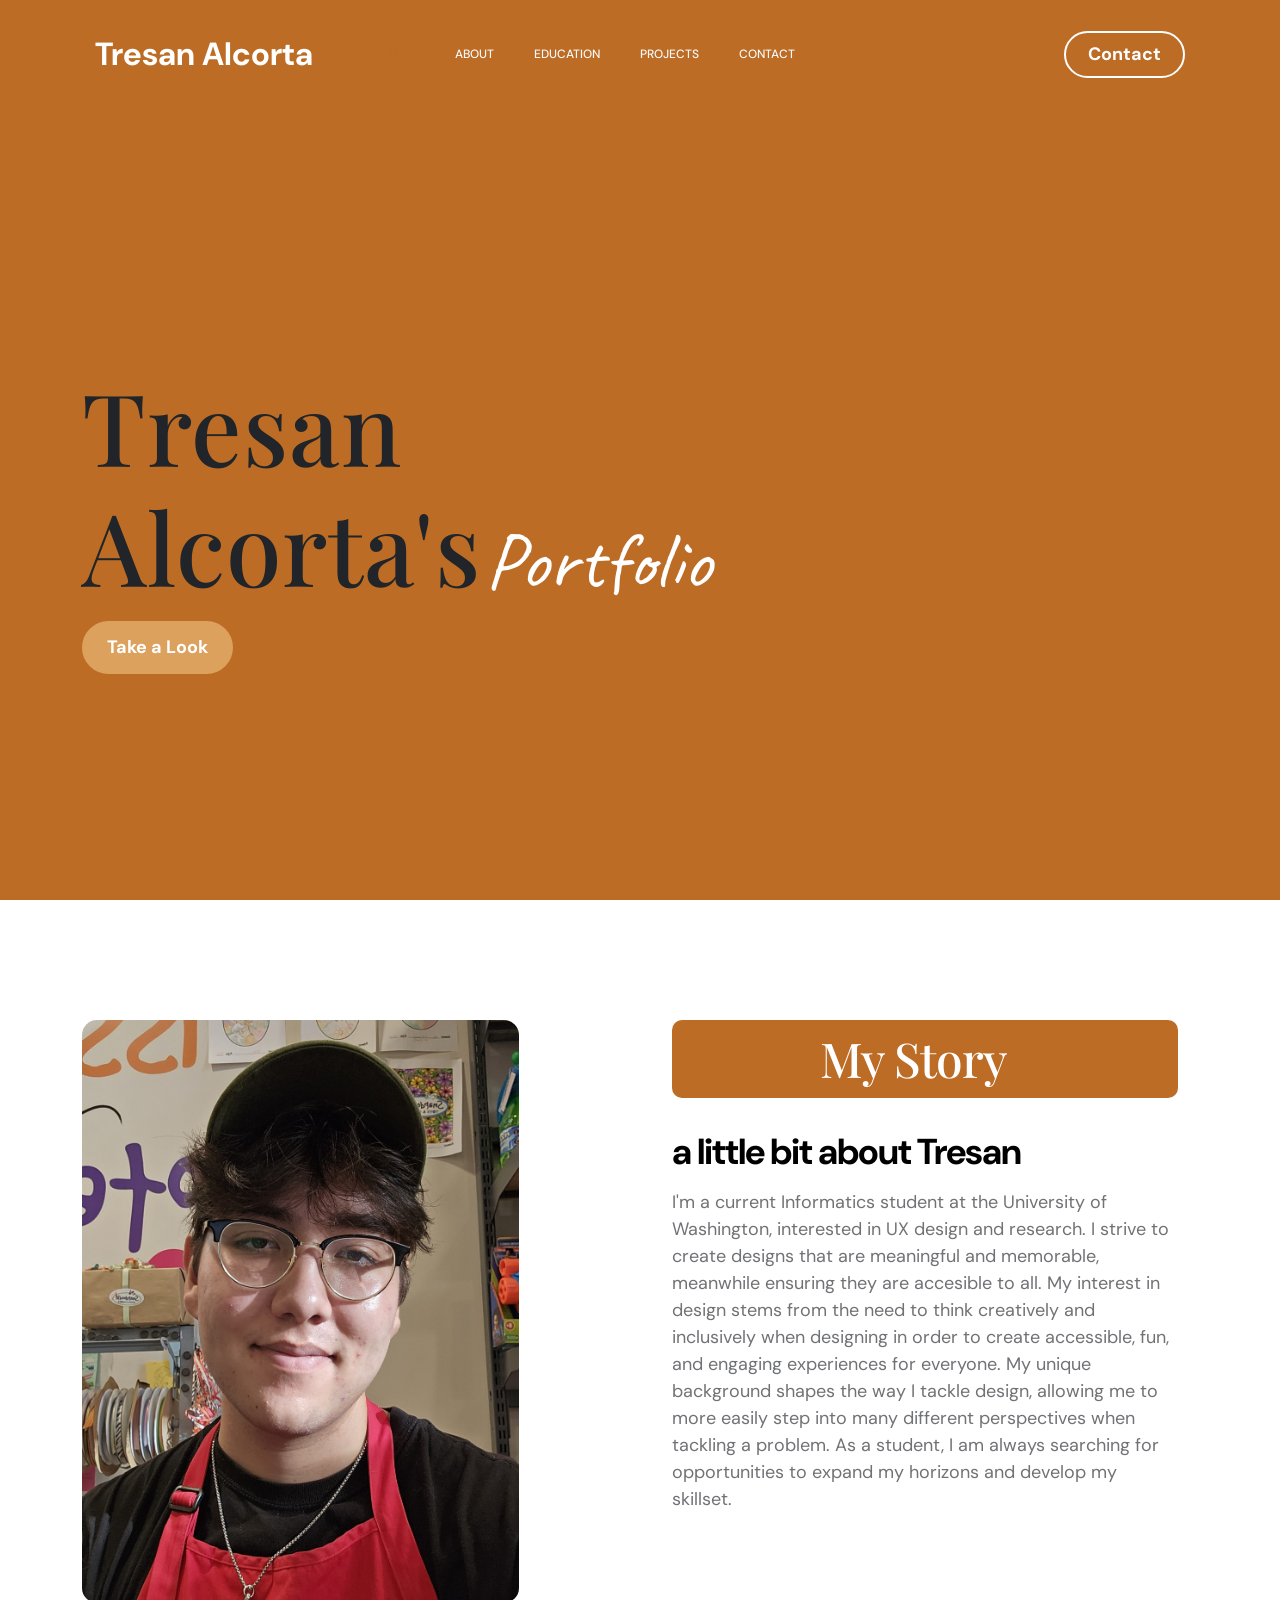
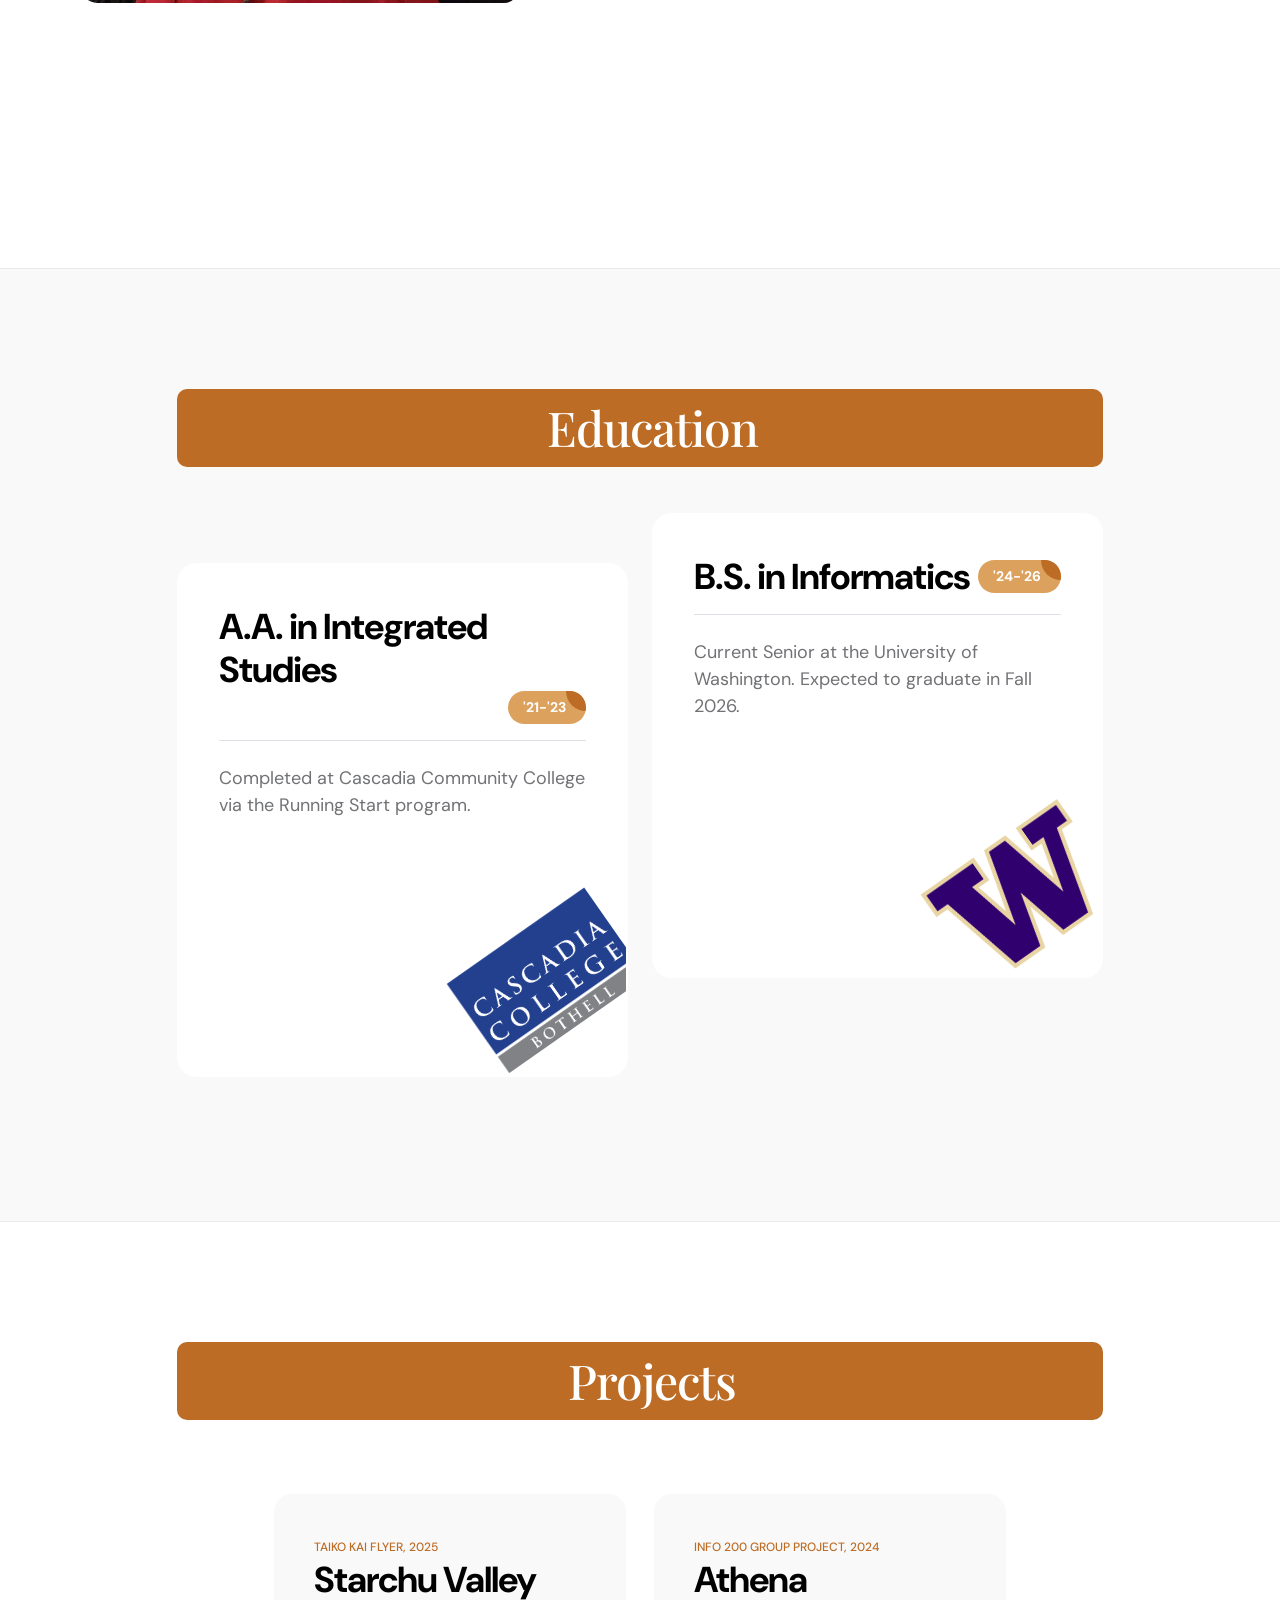
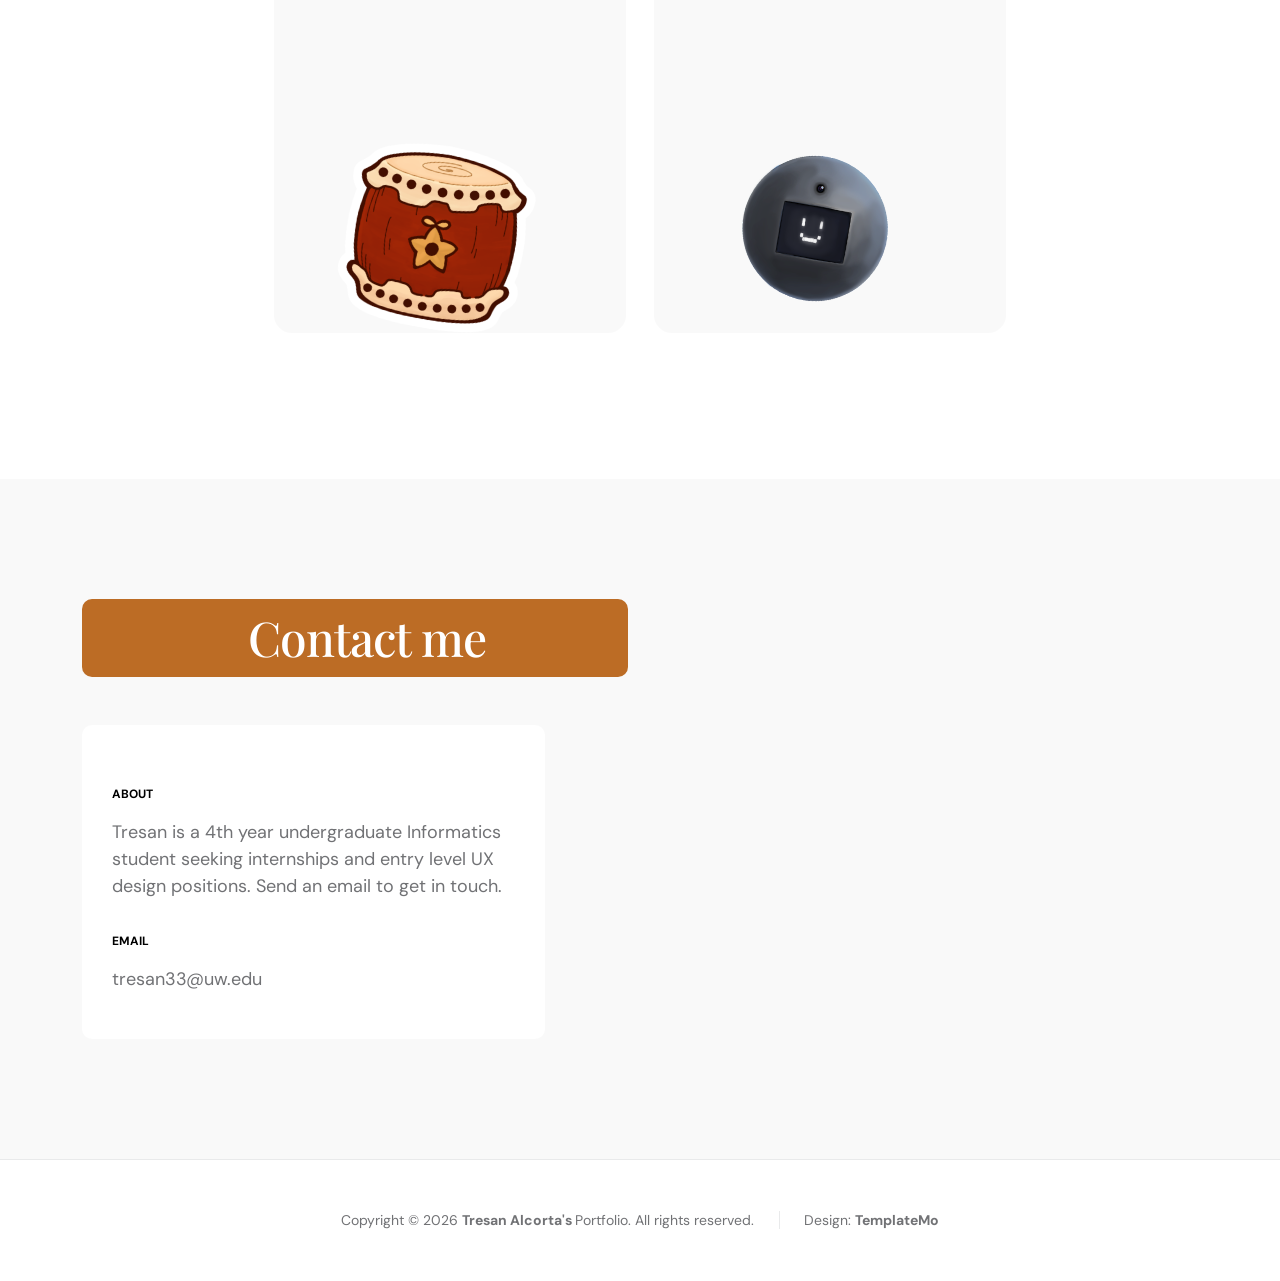
==== commit ad643cfa: "hid contact form" ====
--- a/index.html
+++ b/index.html
@@ -395,7 +395,7 @@
 
 
 
-                            <div class="col-lg-6 col-12 mt-5 mt-lg-0">
+                            <!-- <div class="col-lg-6 col-12 mt-5 mt-lg-0">
                                 <form action="#" method="get" class="custom-form contact-form" role="form">
                                     <div class="row">
                                         <div class="col-lg-6 col-md-6 col-12">
@@ -414,50 +414,6 @@
                                             </div>
                                         </div>
 
-                                        <!-- <div class="col-lg-3 col-md-6 col-6">
-                                            <div class="form-check form-check-inline">
-                                                <input name="website" type="checkbox" class="form-check-input" id="inlineCheckbox1" value="1">
-
-                                                <label class="form-check-label" for="inlineCheckbox1">
-                                                    <i class="bi-globe form-check-icon"></i>
-                                                    <span class="form-check-label-text">Websites</span>
-                                                </label>
-                                          </div>
-                                        </div>
-
-                                        <div class="col-lg-3 col-md-6 col-6">
-                                            <div class="form-check form-check-inline">
-                                                <input name="branding" type="checkbox" class="form-check-input" id="inlineCheckbox2" value="1">
-
-                                                <label class="form-check-label" for="inlineCheckbox2">
-                                                    <i class="bi-lightbulb form-check-icon"></i>
-                                                    <span class="form-check-label-text">Branding</span>
-                                                </label>
-                                            </div>
-                                        </div>
-
-                                        <div class="col-lg-3 col-md-6 col-6">
-                                            <div class="form-check form-check-inline">
-                                                <input name="ecommerce" type="checkbox" class="form-check-input" id="inlineCheckbox3" value="1">
-
-                                                <label class="form-check-label" for="inlineCheckbox3">
-                                                    <i class="bi-phone form-check-icon"></i>
-                                                    <span class="form-check-label-text">Ecommerce</span>
-                                                </label>
-                                            </div>
-                                        </div>
-
-                                        <div class="col-lg-3 col-md-6 col-6">
-                                            <div class="form-check form-check-inline me-0">
-                                                <input name="seo" type="checkbox" class="form-check-input" id="inlineCheckbox4" value="1">
-
-                                                <label class="form-check-label" for="inlineCheckbox4">
-                                                    <i class="bi-google form-check-icon"></i>
-                                                    <span class="form-check-label-text">SEO</span>
-                                                </label>
-                                            </div>
-                                        </div> -->
-
                                         <div class="col-lg-12 col-12">
                                             <div class="form-floating">
                                                 <textarea class="form-control" id="message" name="message" placeholder="Shoot me a message"></textarea>
@@ -471,8 +427,8 @@
                                         </div>
 
                                     </div>
-                                </form>
-                            </div>
+                                </form>     
+                            </div> -->
 
                         </div>
                     </div>
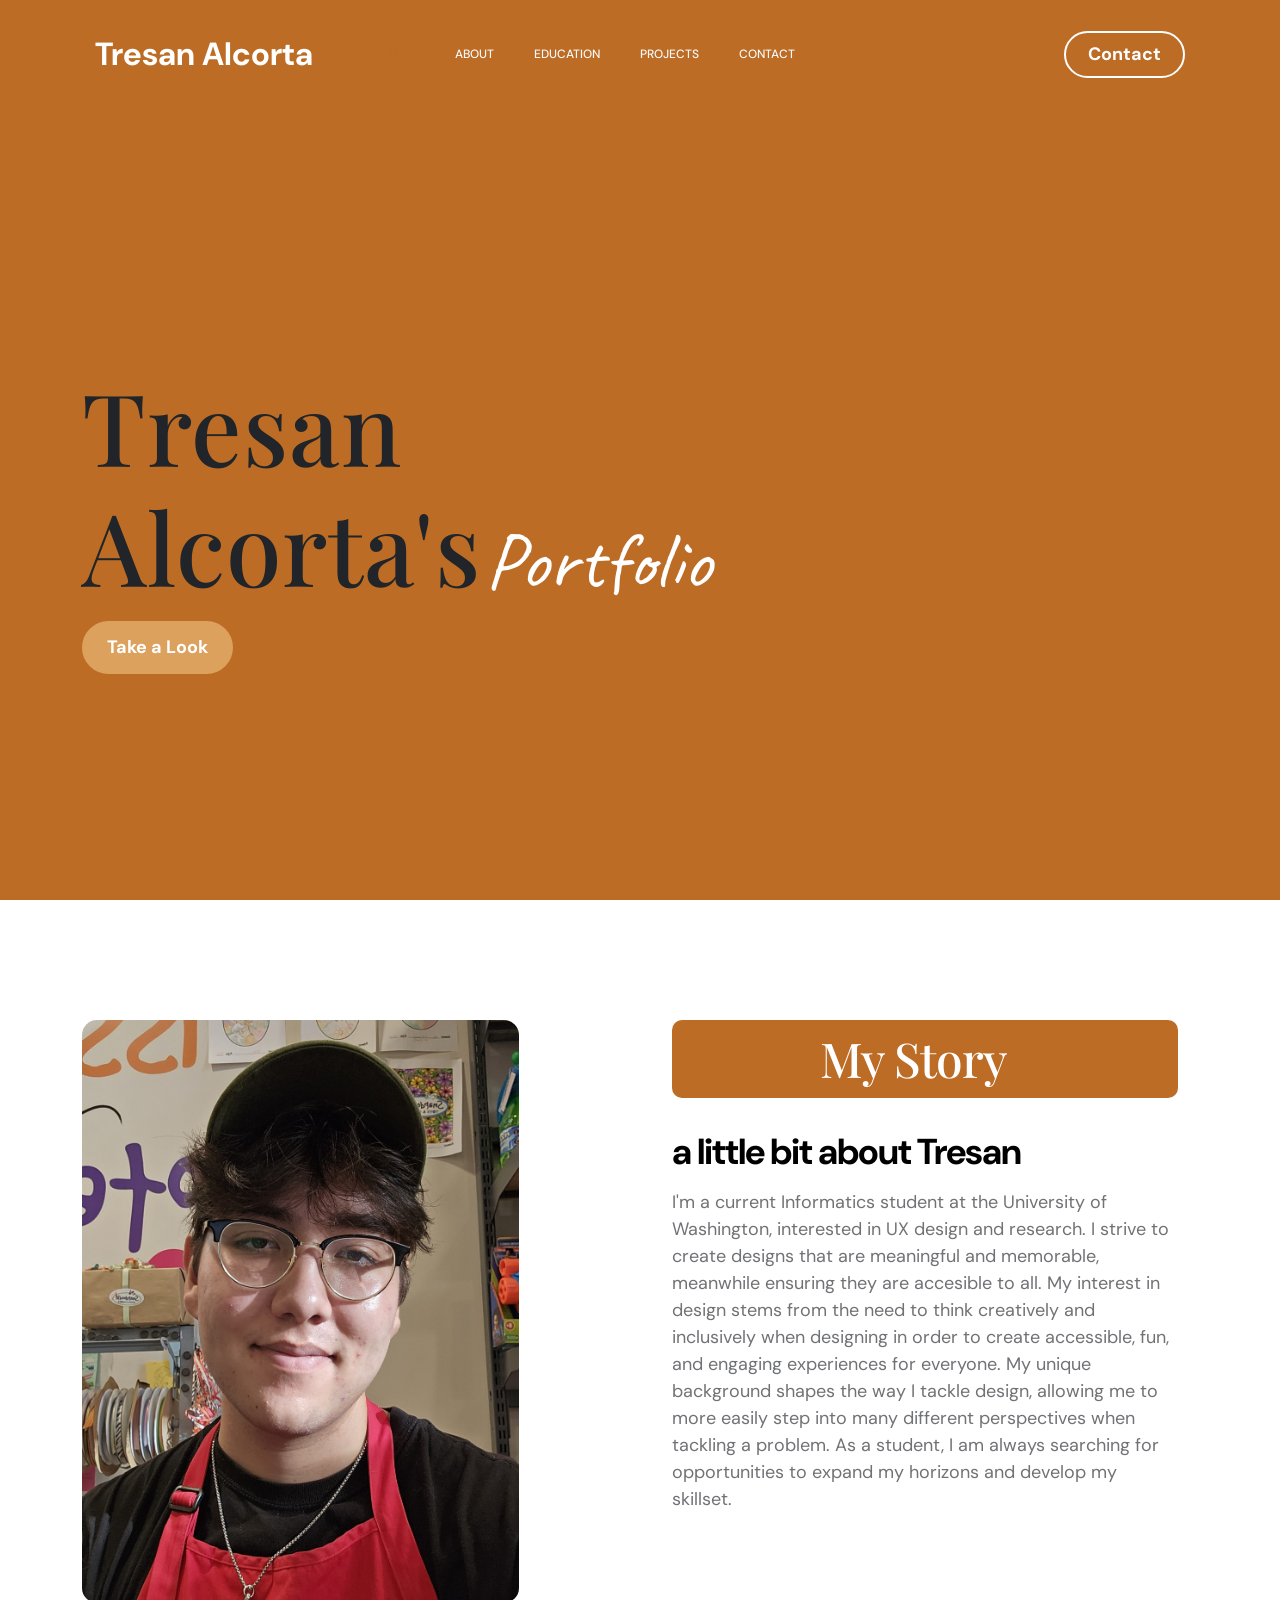
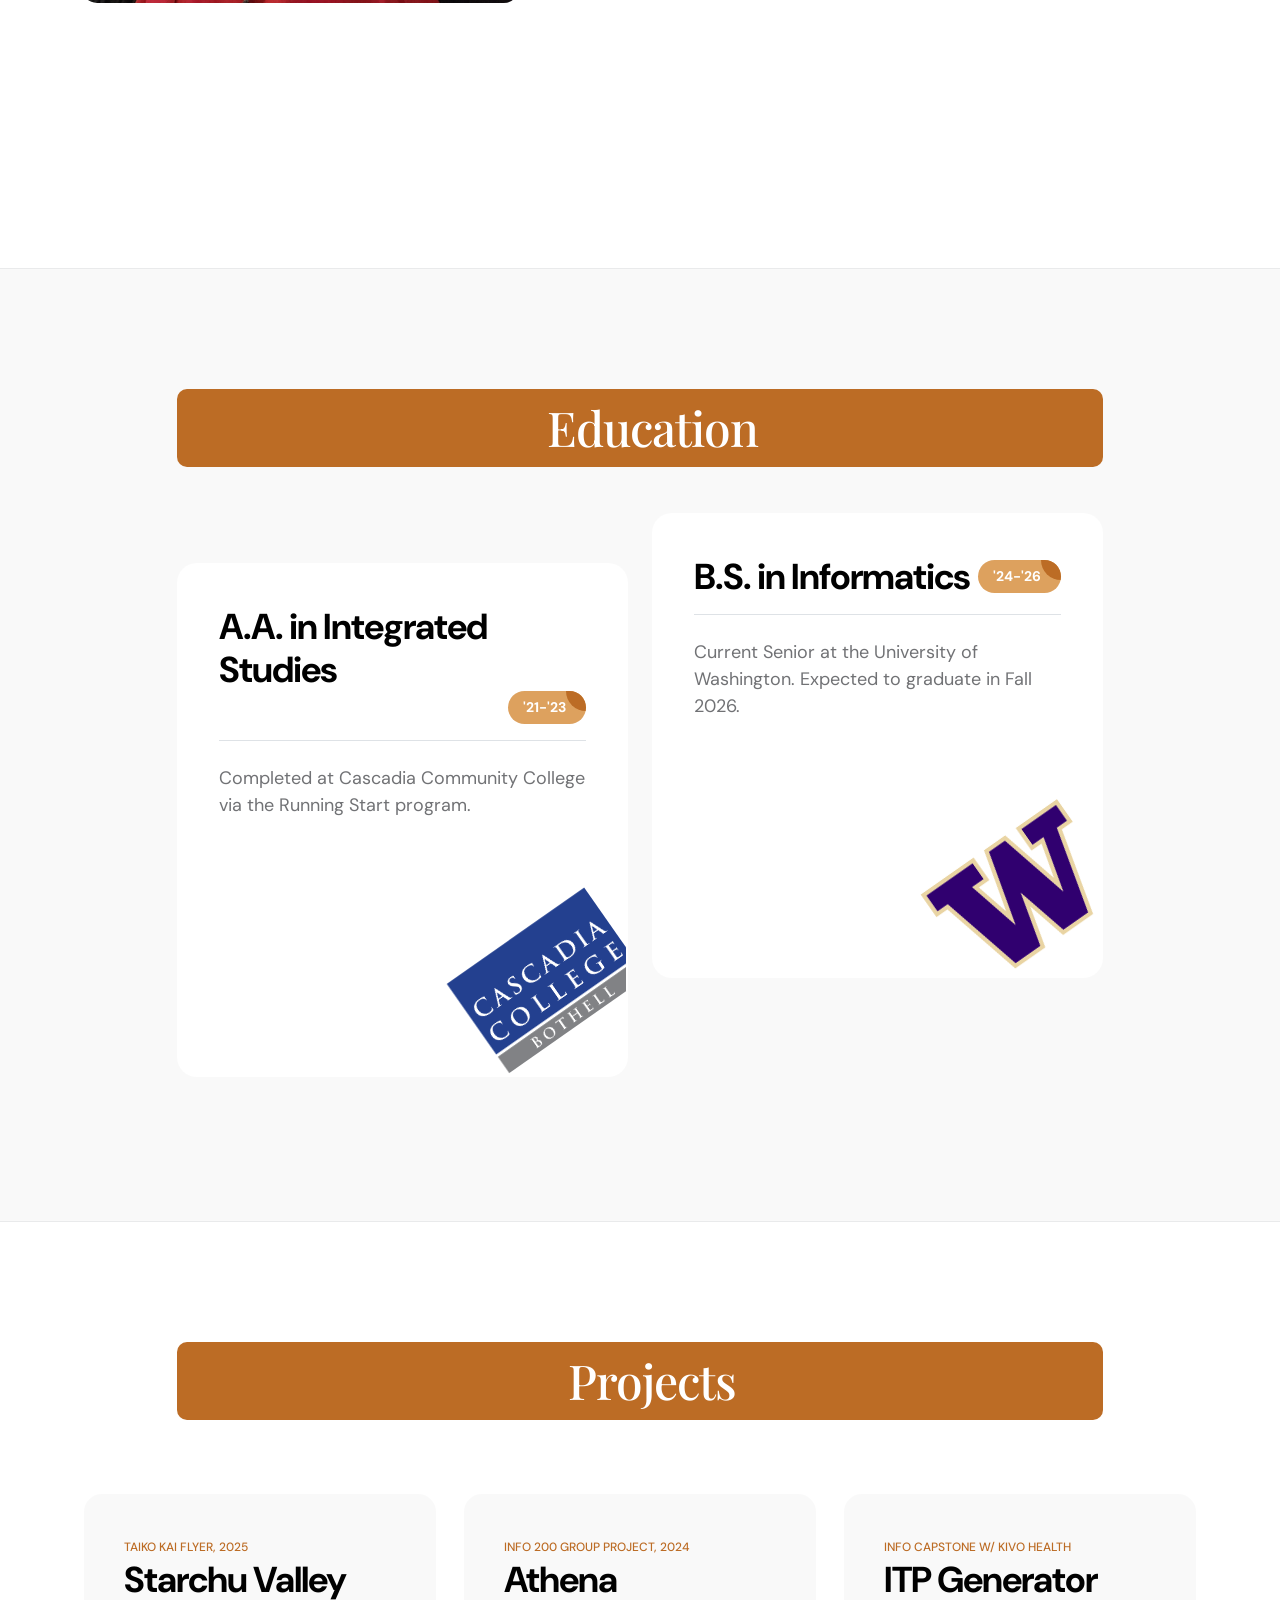
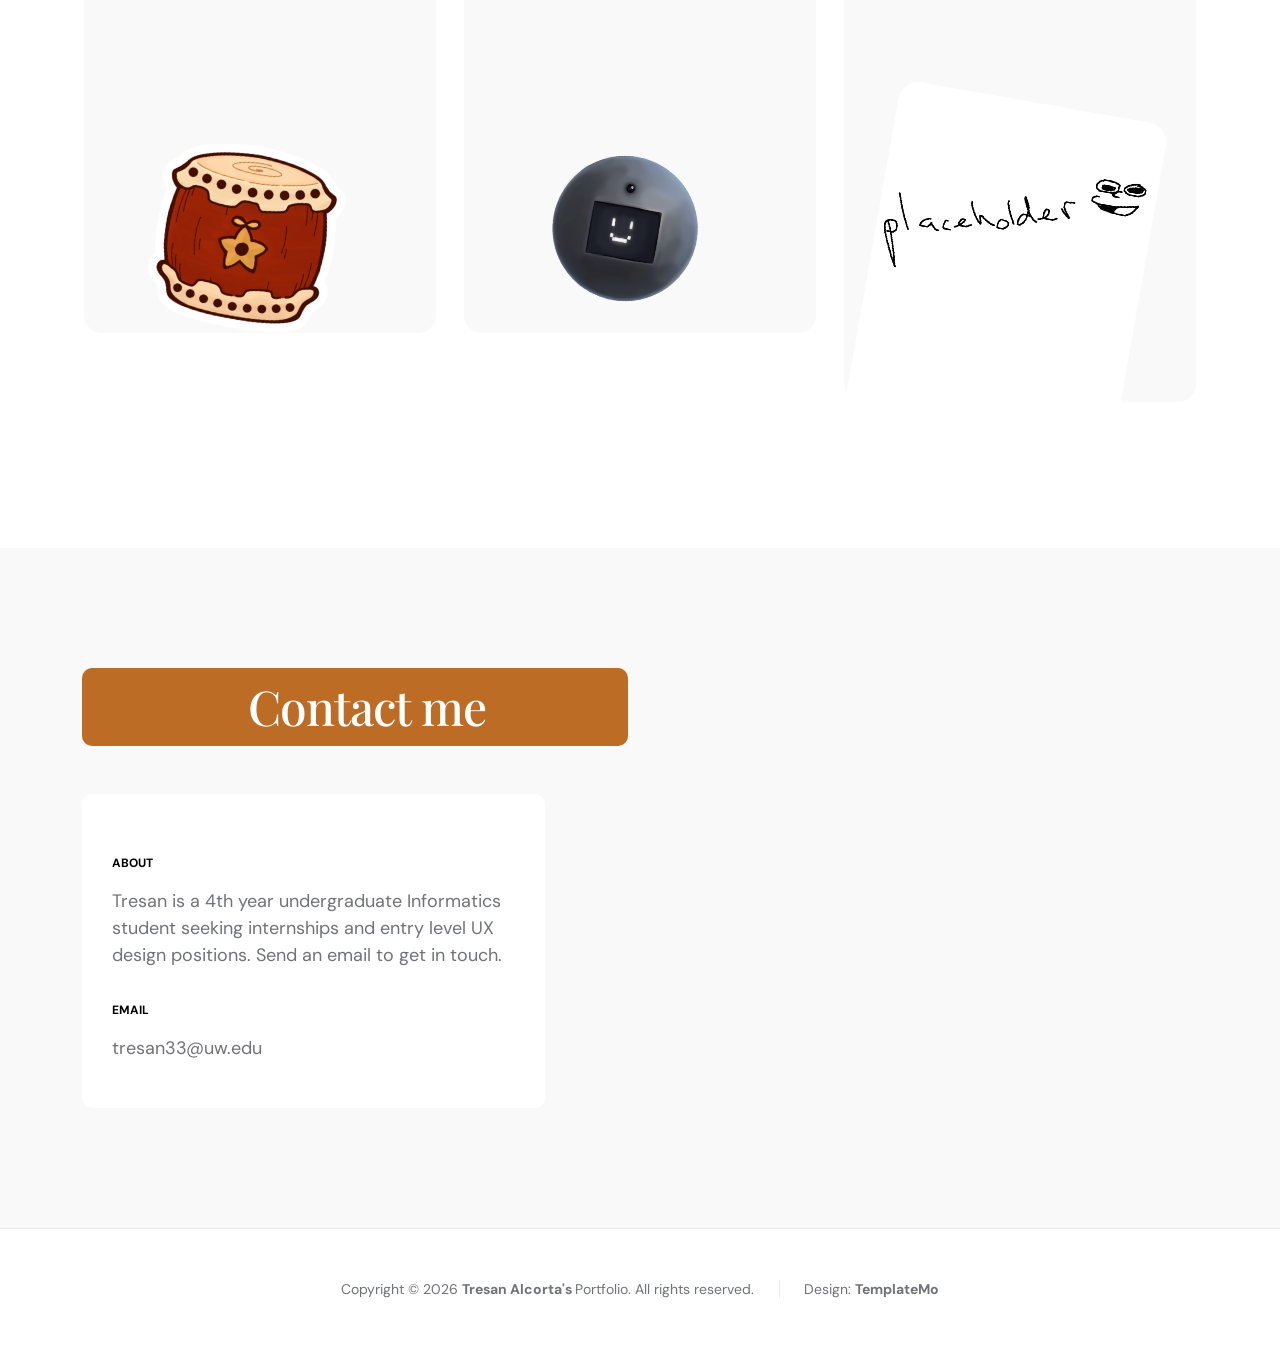
==== commit bad9628b: "added capstone project page" ====
--- a/index.html
+++ b/index.html
@@ -341,6 +341,20 @@
                                 </div>
 
                                     <img src="images/projects/athenadrone.png" class="projects-image img-fluid" alt="">
+                                </div>
+                            </a>
+                        </div>
+
+                        <div class="col-lg-4 col-md-6 col-12">
+                            <a href="kivo.html">
+                            <div class="projects-thumb">
+                                <div class="projects-info">
+                                    <small class="projects-tag">INFO Capstone w/ Kivo Health</small>
+
+                                    <h3 class="projects-title">ITP Generator</h3>
+                                </div>
+
+                                    <img src="images/projects/placeholder.png" class="projects-image img-fluid" alt="">
                                 </div>
                             </a>
                         </div>
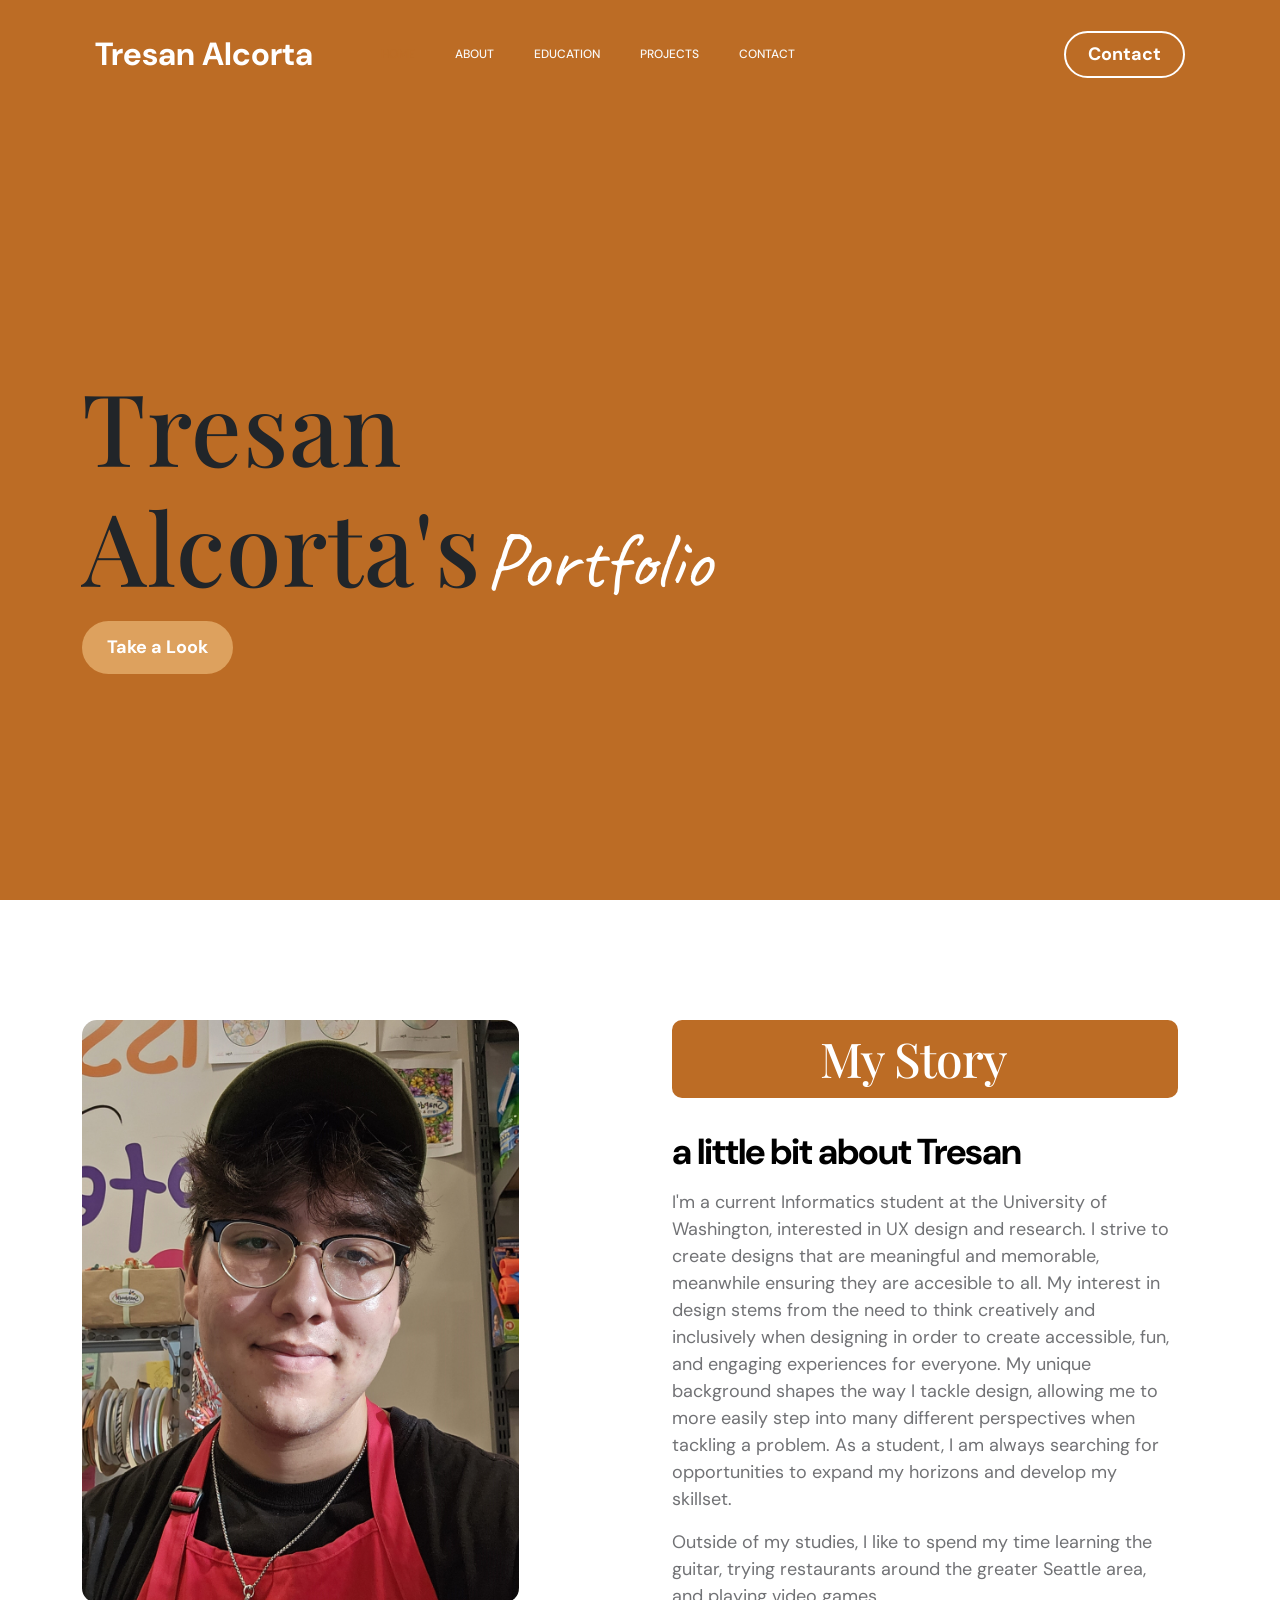
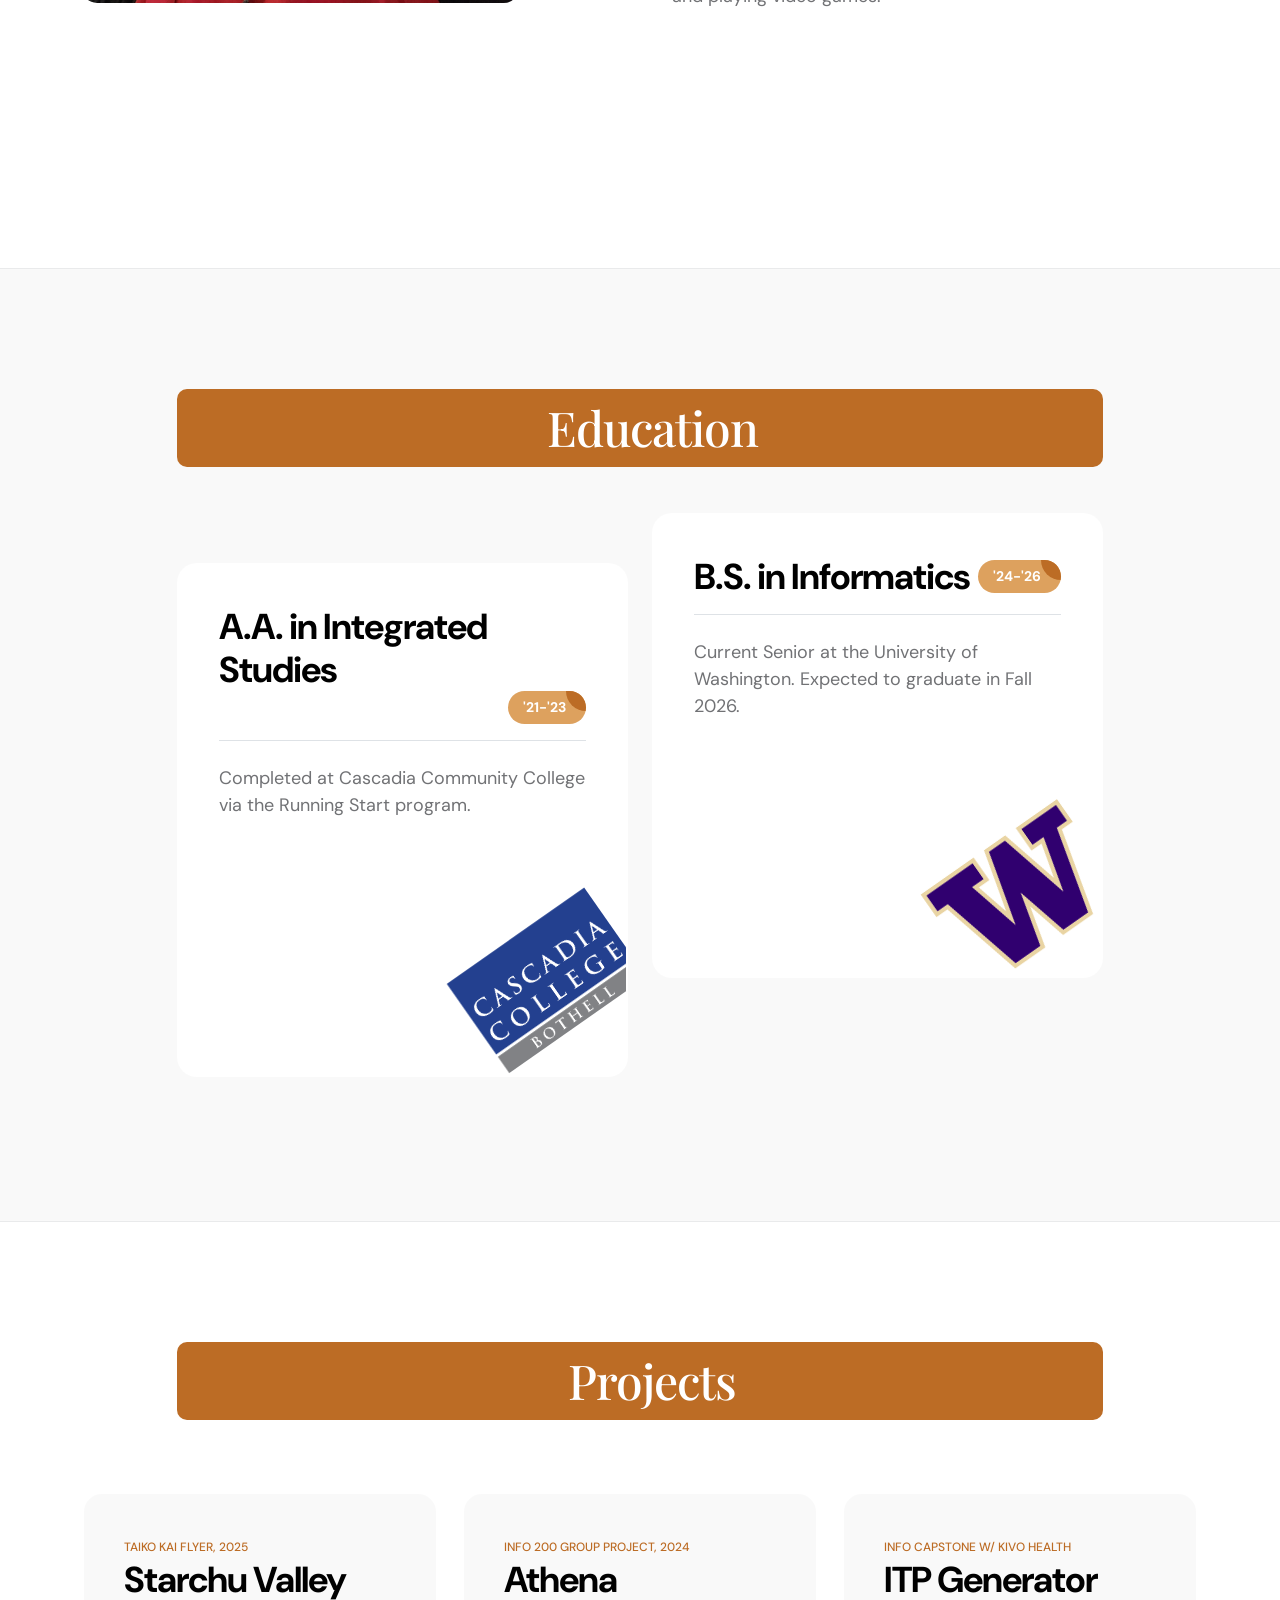
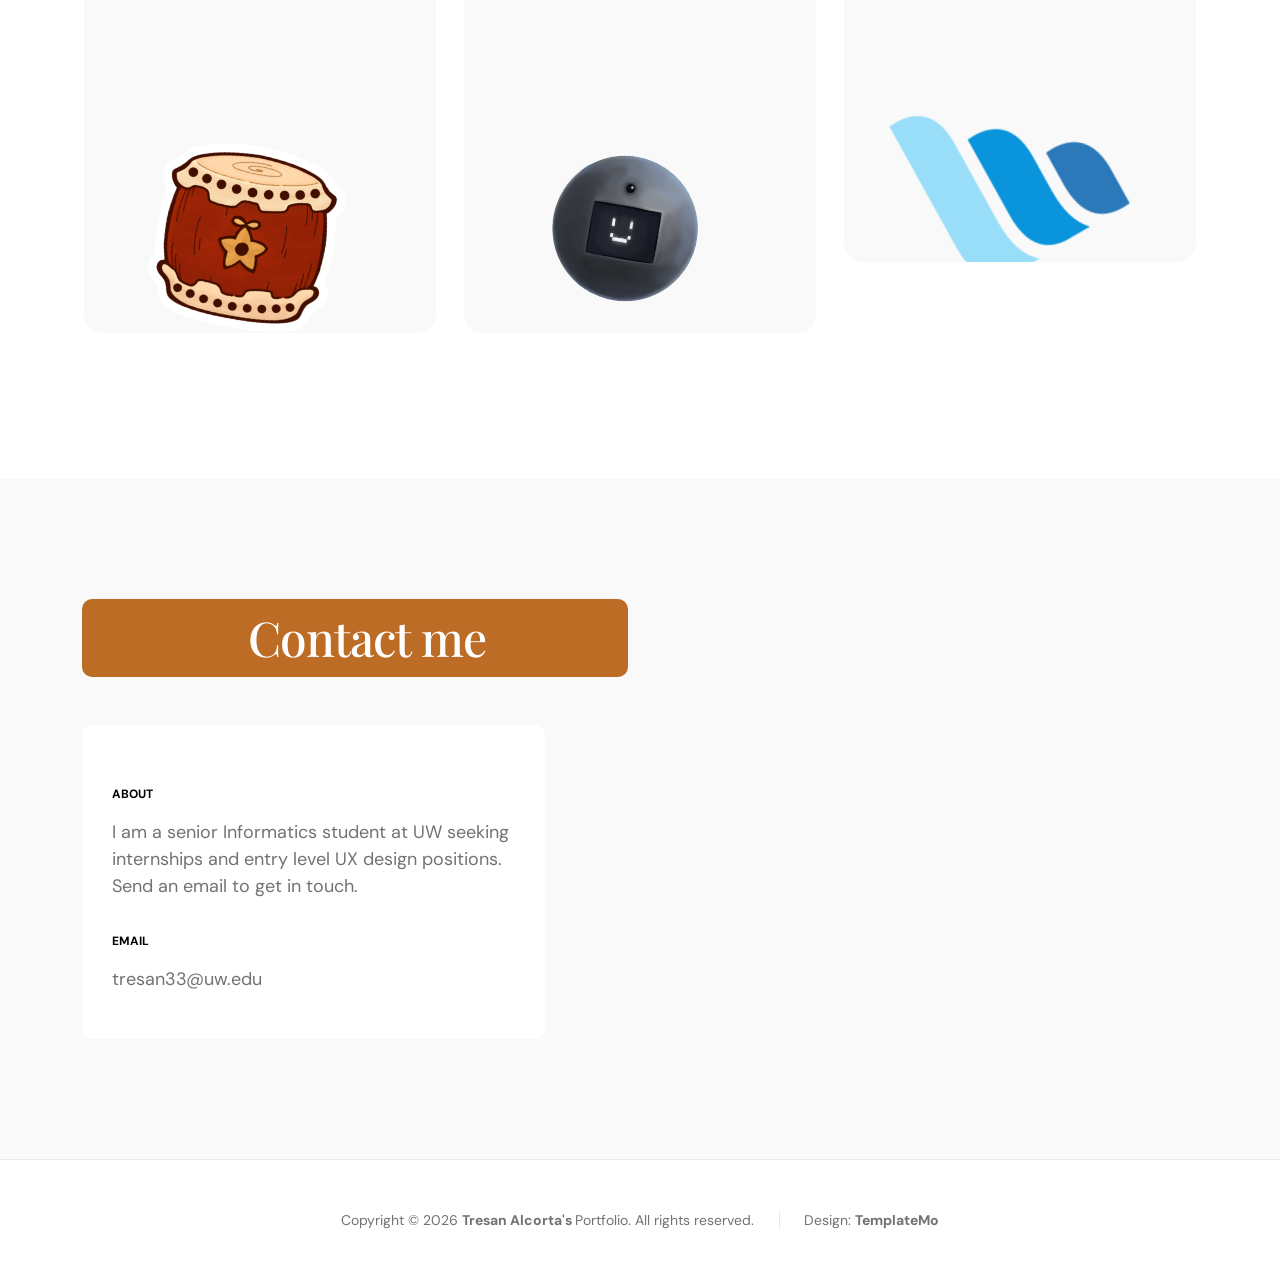
==== commit 11778957: "slight revisions to capstone page" ====
--- a/index.html
+++ b/index.html
@@ -140,7 +140,7 @@
 
                                 <p>I'm a current Informatics student at the University of Washington, interested in UX design and research. I strive to create designs that are meaningful and memorable, meanwhile ensuring they are accesible to all. My interest in design stems from the need to think creatively and inclusively when designing in order to create accessible, fun, and engaging experiences for everyone. My unique background shapes the way I tackle design, allowing me to more easily step into many different perspectives when tackling a problem. As a student, I am always searching for opportunities to expand my horizons and develop my skillset.</p>
 
-                                <p></p>
+                                <p>Outside of my studies, I like to spend my time learning the guitar, trying restaurants around the greater Seattle area, and playing video games.</p>
                             </div>
                         </div>
 
@@ -354,7 +354,7 @@
                                     <h3 class="projects-title">ITP Generator</h3>
                                 </div>
 
-                                    <img src="images/projects/placeholder.png" class="projects-image img-fluid" alt="">
+                                    <img src="images/projects/684a5781f9e447770142c3cf_kivo-logo.png" class="projects-image img-fluid" alt="">
                                 </div>
                             </a>
                         </div>
@@ -394,7 +394,7 @@
                                     <strong class="site-footer-title d-block mb-3">About</strong>
 
                                     <p class="mb-2">
-                                        Tresan is a 4th year undergraduate Informatics student seeking internships and entry level UX design positions. Send an email to get in touch.
+                                        I am a senior Informatics student at UW seeking internships and entry level UX design positions. Send an email to get in touch.
                               </p>
 
                                     <strong class="site-footer-title d-block mt-4 mb-3">Email</strong>
